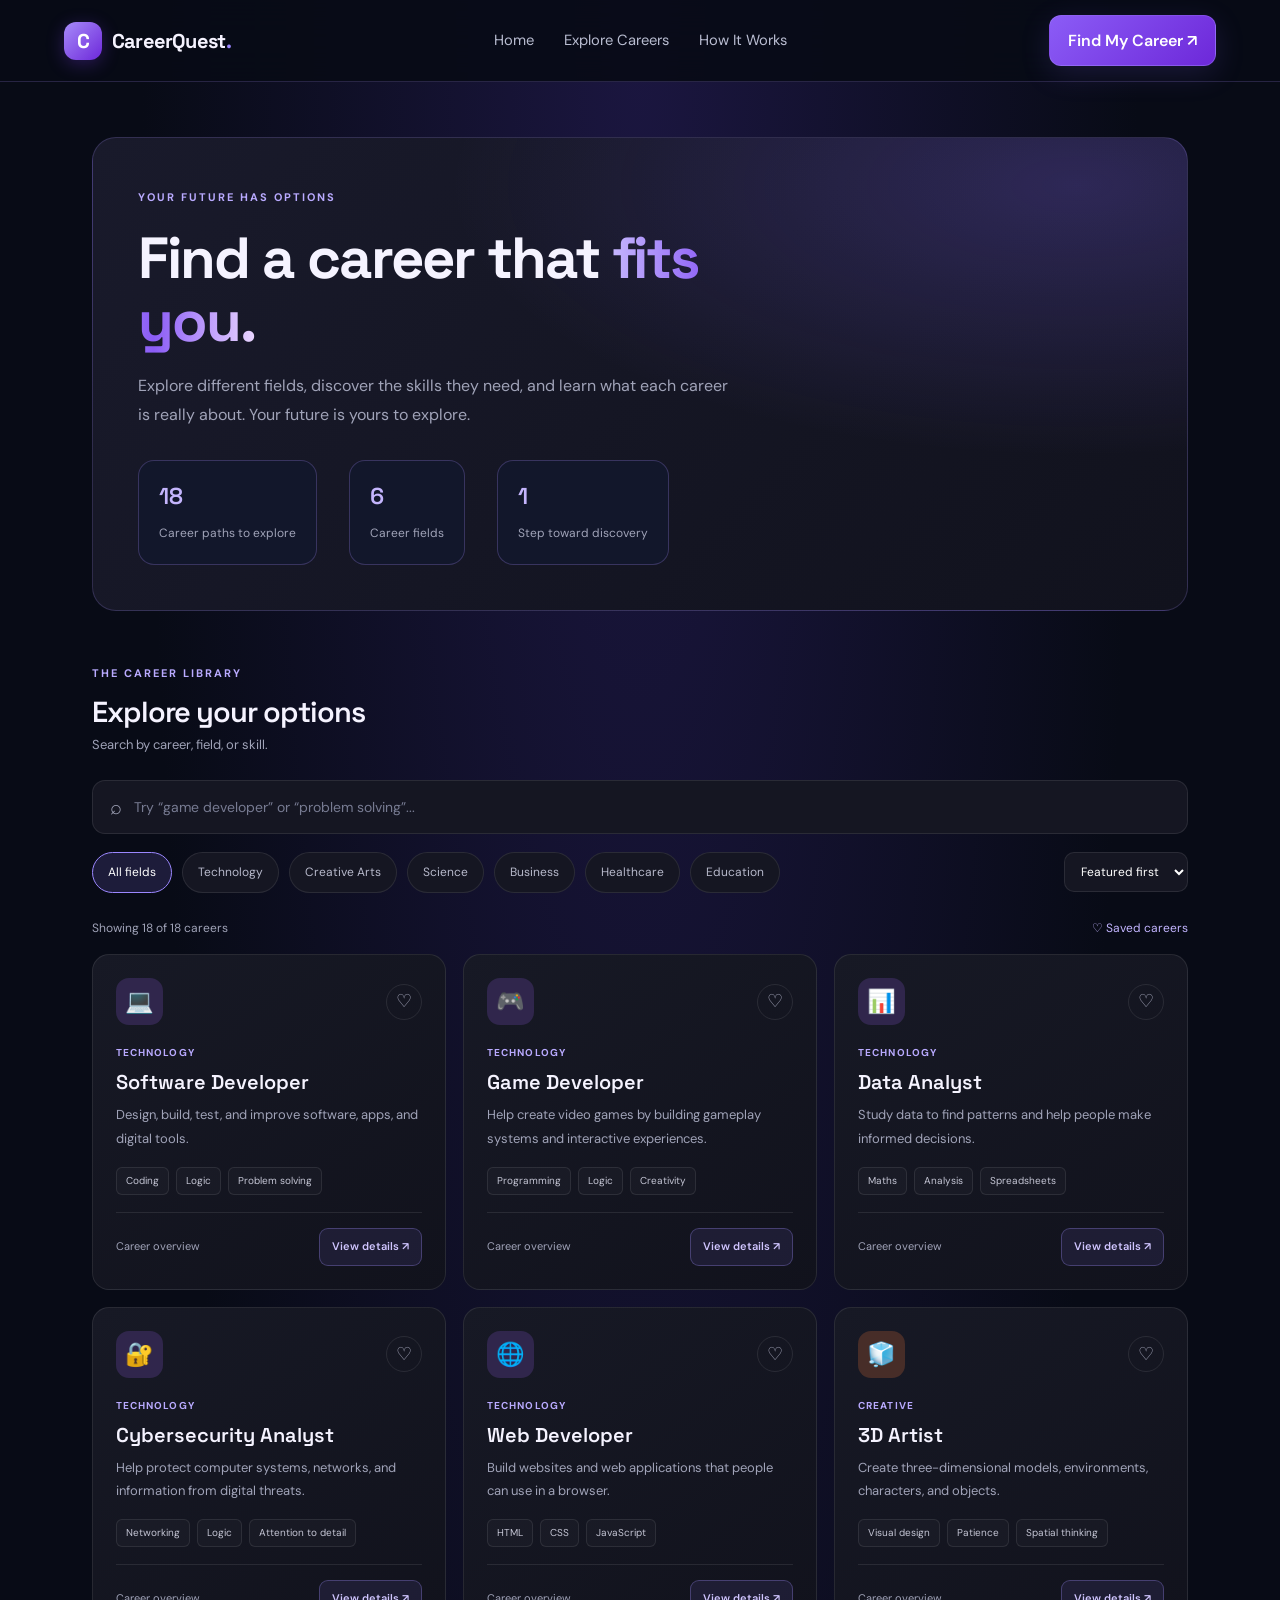
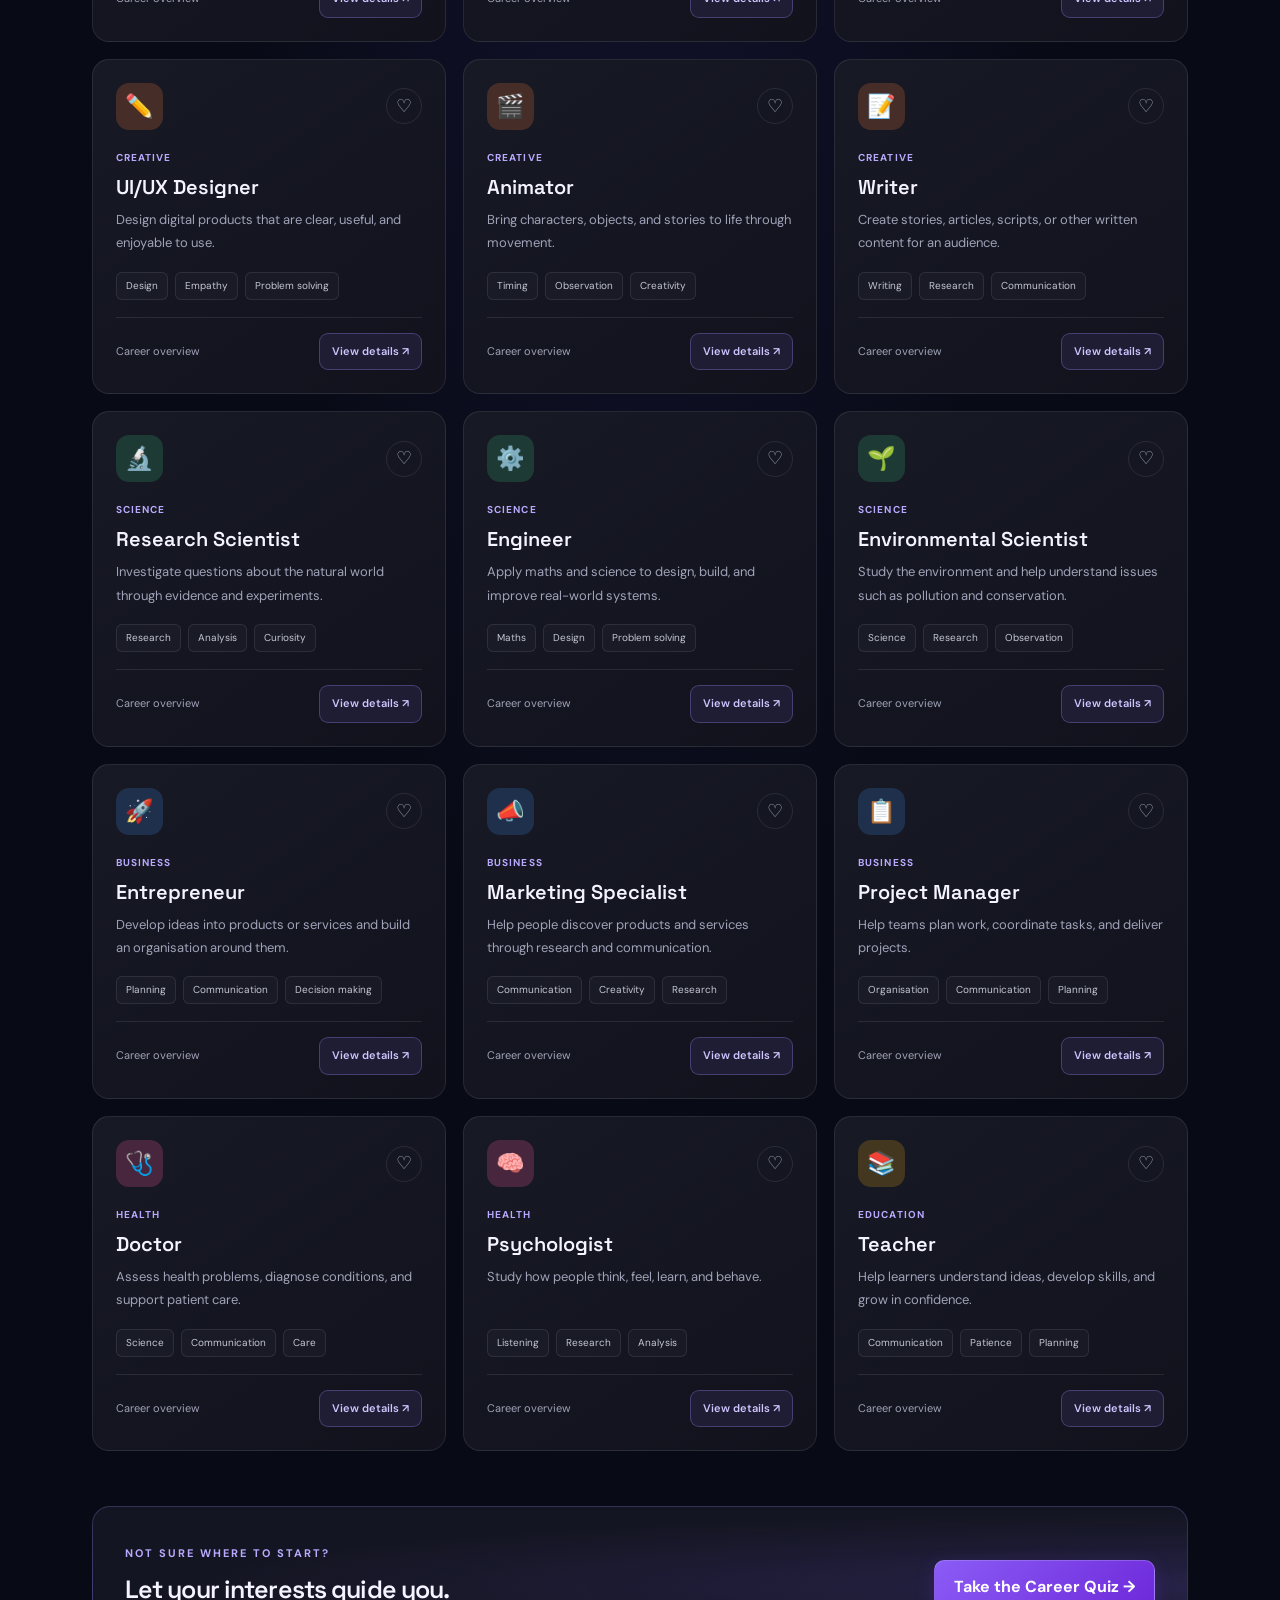
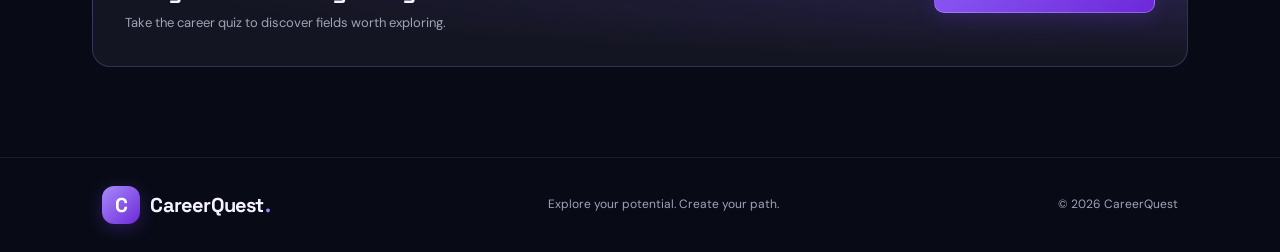
==== careers.html @ a3fd62ef "Add files via upload" ====
<!DOCTYPE html>
<html lang="en">
<head>
  <meta charset="UTF-8">
  <meta name="viewport" content="width=device-width, initial-scale=1.0">
  <meta name="description" content="Explore careers, discover skills, and find your next step with CareerQuest.">
  <title>Explore Careers — CareerQuest</title>
  <link rel="stylesheet" href="style.css">

  <style>
    .directory {
      max-width: 1250px;
      margin: auto;
      padding: 55px 6% 90px;
    }

    .directory-hero {
      position: relative;
      padding: 45px;
      overflow: hidden;
      border: 1px solid rgba(164,145,255,.2);
      border-radius: 24px;
      background:
        radial-gradient(ellipse at 90% 10%, rgba(129,101,255,.24), transparent 45%),
        linear-gradient(135deg, #191a2b, #11121d);
    }

    .directory-hero h1 {
      max-width: 650px;
      margin: 18px 0;
      font: 700 clamp(36px, 5vw, 58px)/1.1 'Space Grotesk', sans-serif;
      letter-spacing: -2px;
    }

    .directory-hero p {
      max-width: 600px;
      color: var(--muted);
      line-height: 1.8;
    }

    .hero-stats {
      display: flex;
      flex-wrap: wrap;
      gap: 32px;
      margin-top: 30px;
    }

    .hero-stats strong {
      display: block;
      font: 600 23px 'Space Grotesk', sans-serif;
    }

    .hero-stats span {
      color: var(--muted);
      font-size: 12px;
    }

    .directory-heading {
      display: flex;
      align-items: end;
      justify-content: space-between;
      gap: 20px;
      margin: 48px 0 24px;
    }

    .directory-heading h2 {
      margin-top: 8px;
      font: 600 29px 'Space Grotesk', sans-serif;
    }

    .directory-heading p {
      margin-top: 5px;
      color: var(--muted);
      font-size: 13px;
    }

    .search-box {
      display: flex;
      align-items: center;
      gap: 12px;
      padding: 0 17px;
      min-height: 54px;
      border: 1px solid var(--border);
      border-radius: 13px;
      background: #151622;
      margin-bottom: 18px;
    }

    .search-box span {
      color: var(--muted);
      font-size: 20px;
    }

    .search-box input {
      width: 100%;
      border: 0;
      outline: 0;
      color: white;
      background: transparent;
      font: inherit;
      font-size: 14px;
    }

    .search-box input::placeholder {
      color: #777b92;
    }

    .filter-bar {
      display: flex;
      align-items: center;
      flex-wrap: wrap;
      gap: 10px;
      margin-bottom: 26px;
    }

    .filter-chip {
      padding: 10px 15px;
      border: 1px solid var(--border);
      border-radius: 30px;
      background: #151622;
      color: #b7b9cb;
      font-size: 12px;
      cursor: pointer;
      transition: .2s;
    }

    .filter-chip:hover,
    .filter-chip.active {
      border-color: #9b87ff;
      background: rgba(139,119,249,.16);
      color: white;
    }

    .sort-control {
      margin-left: auto;
      padding: 10px 12px;
      max-width: 180px;
      border: 1px solid var(--border);
      border-radius: 10px;
      background: #151622;
      color: white;
      font: inherit;
      font-size: 12px;
    }

    .directory-meta {
      display: flex;
      align-items: center;
      justify-content: space-between;
      gap: 12px;
      margin-bottom: 16px;
      color: var(--muted);
      font-size: 12px;
    }

    .saved-filter {
      border: 0;
      color: #c3b5ff;
      background: transparent;
      cursor: pointer;
      font: inherit;
    }

    .career-directory-grid {
      display: grid;
      grid-template-columns: repeat(3, minmax(0, 1fr));
      gap: 17px;
    }

    .directory-card {
      display: flex;
      flex-direction: column;
      min-width: 0;
      padding: 23px;
      border: 1px solid var(--border);
      border-radius: 17px;
      background: linear-gradient(145deg, #171925, #11121c);
      transition: transform .2s, border-color .2s;
    }

    .directory-card:hover {
      transform: translateY(-4px);
      border-color: rgba(164,145,255,.4);
    }

    .card-top {
      display: flex;
      justify-content: space-between;
      align-items: center;
      gap: 10px;
    }

    .career-symbol {
      display: grid;
      place-items: center;
      width: 47px;
      height: 47px;
      border-radius: 13px;
      font-size: 23px;
    }

    .technology-color { background: #30264c; }
    .creative-color { background: #472d28; }
    .science-color { background: #1e3a34; }
    .business-color { background: #1e304b; }
    .health-color { background: #48263d; }
    .education-color { background: #43371f; }

    .favorite-button {
      display: grid;
      place-items: center;
      width: 36px;
      height: 36px;
      border: 1px solid var(--border);
      border-radius: 50%;
      color: #a5a7bb;
      background: transparent;
      font-size: 18px;
      cursor: pointer;
    }

    .favorite-button.saved {
      color: #ff91b3;
      background: rgba(255,112,160,.1);
      border-color: rgba(255,112,160,.35);
    }

    .career-category {
      display: inline-block;
      align-self: flex-start;
      margin-top: 20px;
      color: #b9aaff;
      font-size: 10px;
      font-weight: 700;
      letter-spacing: 1.1px;
      text-transform: uppercase;
    }

    .directory-card h3 {
      margin: 8px 0;
      font: 600 20px 'Space Grotesk', sans-serif;
    }

    .career-description {
      flex: 1;
      color: var(--muted);
      font-size: 13px;
      line-height: 1.8;
    }

    .skill-list {
      display: flex;
      flex-wrap: wrap;
      gap: 7px;
      margin: 17px 0;
    }

    .skill-tag {
      padding: 5px 9px;
      border: 1px solid var(--border);
      border-radius: 6px;
      color: #c5c6d5;
      background: rgba(255,255,255,.025);
      font-size: 10px;
    }

    .card-footer {
      display: flex;
      align-items: center;
      justify-content: space-between;
      gap: 10px;
      padding-top: 15px;
      border-top: 1px solid var(--border);
    }

    .card-footer small {
      color: var(--muted);
      font-size: 11px;
    }

    .details-button {
      padding: 9px 12px;
      border: 1px solid rgba(164,145,255,.3);
      border-radius: 9px;
      color: #d0c5ff;
      background: rgba(139,119,249,.1);
      font-size: 11px;
      font-weight: 600;
      cursor: pointer;
    }

    .details-button:hover {
      background: rgba(139,119,249,.22);
    }

    .empty-state {
      grid-column: 1 / -1;
      padding: 55px 20px;
      border: 1px dashed var(--border);
      border-radius: 16px;
      text-align: center;
    }

    .empty-state h3 {
      margin-bottom: 8px;
    }

    .empty-state p {
      margin-bottom: 20px;
      color: var(--muted);
      font-size: 13px;
    }

    .directory-cta {
      display: flex;
      align-items: center;
      justify-content: space-between;
      gap: 24px;
      margin-top: 55px;
      padding: 32px;
      border: 1px solid rgba(164,145,255,.23);
      border-radius: 18px;
      background: radial-gradient(ellipse at right, rgba(123,93,238,.18), transparent 65%), #141522;
    }

    .directory-cta h2 {
      margin: 8px 0;
      font: 600 25px 'Space Grotesk', sans-serif;
    }

    .directory-cta p {
      color: var(--muted);
      font-size: 13px;
    }

    .modal {
      position: fixed;
      inset: 0;
      z-index: 100;
      display: grid;
      place-items: center;
      padding: 20px;
      background: rgba(0,0,0,.75);
      backdrop-filter: blur(8px);
    }

    .modal-panel {
      width: min(100%, 650px);
      max-height: 85vh;
      overflow-y: auto;
      padding: 30px;
      border: 1px solid rgba(164,145,255,.25);
      border-radius: 20px;
      background: #151622;
      box-shadow: 0 30px 100px #0008;
    }

    .modal-header {
      display: flex;
      justify-content: space-between;
      align-items: start;
      gap: 20px;
    }

    .modal-header h2 {
      margin: 12px 0;
      font: 600 29px 'Space Grotesk', sans-serif;
    }

    .modal-close {
      flex-shrink: 0;
      width: 36px;
      height: 36px;
      border: 1px solid var(--border);
      border-radius: 10px;
      color: white;
      background: #222437;
      cursor: pointer;
    }

    .modal-description {
      color: var(--muted);
      line-height: 1.8;
      font-size: 14px;
      margin: 8px 0 25px;
    }

    .modal-panel h3 {
      margin: 23px 0 9px;
      font: 600 16px 'Space Grotesk', sans-serif;
    }

    .modal-panel ul {
      padding-left: 20px;
      color: #c3c5d5;
      font-size: 13px;
      line-height: 2;
    }

    .modal-actions {
      display: flex;
      flex-wrap: wrap;
      gap: 12px;
      margin-top: 28px;
    }

    .hidden {
      display: none !important;
    }

    @media (max-width: 900px) {
      .career-directory-grid {
        grid-template-columns: repeat(2, minmax(0, 1fr));
      }

      .directory-hero {
        padding: 32px;
      }
    }

    @media (max-width: 580px) {
      .directory {
        padding: 35px 5% 65px;
      }

      .directory-hero {
        padding: 25px;
      }

      .directory-heading {
        align-items: start;
        flex-direction: column;
      }

      .career-directory-grid {
        grid-template-columns: 1fr;
      }

      .sort-control {
        margin-left: 0;
      }

      .directory-cta {
        align-items: start;
        flex-direction: column;
        padding: 24px;
      }

      .modal-panel {
        padding: 22px;
      }
    }
  </style>
</head>

<body>
  <header class="navbar">
    <a href="index.html" class="logo">
      <span class="logo-icon">C</span>
      CareerQuest<span class="dot">.</span>
    </a>

    <button class="menu-toggle" id="menuToggle"
      aria-label="Toggle navigation" aria-expanded="false">☰</button>

    <nav class="nav-links" id="navLinks">
      <a href="index.html">Home</a>
      <a href="careers.html">Explore Careers</a>
      <a href="index.html#how-it-works">How It Works</a>
    </nav>

    <a href="quiz.html" class="nav-button">Find My Career ↗</a>
  </header>

  <main class="directory">
    <section class="directory-hero">
      <span class="eyebrow">YOUR FUTURE HAS OPTIONS</span>
      <h1>Find a career that <span class="gradient-text">fits you.</span></h1>
      <p>
        Explore different fields, discover the skills they need, and learn
        what each career is really about. Your future is yours to explore.
      </p>

      <div class="hero-stats">
        <div>
          <strong id="careerCount">18</strong>
          <span>Career paths to explore</span>
        </div>
        <div>
          <strong>6</strong>
          <span>Career fields</span>
        </div>
        <div>
          <strong>1</strong>
          <span>Step toward discovery</span>
        </div>
      </div>
    </section>

    <section aria-labelledby="directoryTitle">
      <div class="directory-heading">
        <div>
          <span class="eyebrow">THE CAREER LIBRARY</span>
          <h2 id="directoryTitle">Explore your options</h2>
          <p>Search by career, field, or skill.</p>
        </div>
      </div>

      <label class="search-box">
        <span aria-hidden="true">⌕</span>
        <input id="searchInput" type="search"
          placeholder="Try “game developer” or “problem solving”..."
          aria-label="Search careers">
      </label>

      <div class="filter-bar" id="filterBar" aria-label="Filter by career field">
        <button class="filter-chip active" data-filter="All">All fields</button>
        <button class="filter-chip" data-filter="Technology">Technology</button>
        <button class="filter-chip" data-filter="Creative">Creative Arts</button>
        <button class="filter-chip" data-filter="Science">Science</button>
        <button class="filter-chip" data-filter="Business">Business</button>
        <button class="filter-chip" data-filter="Health">Healthcare</button>
        <button class="filter-chip" data-filter="Education">Education</button>

        <select class="sort-control" id="sortSelect" aria-label="Sort careers">
          <option value="featured">Featured first</option>
          <option value="az">Name: A to Z</option>
          <option value="za">Name: Z to A</option>
        </select>
      </div>

      <div class="directory-meta">
        <span id="resultCount" aria-live="polite">Showing careers</span>
        <button class="saved-filter" id="savedFilter" aria-pressed="false">
          ♡ Saved careers
        </button>
      </div>

      <div class="career-directory-grid" id="careerGrid"></div>
    </section>

    <section class="directory-cta">
      <div>
        <span class="eyebrow">NOT SURE WHERE TO START?</span>
        <h2>Let your interests guide you.</h2>
        <p>Take the career quiz to discover fields worth exploring.</p>
      </div>
      <a href="quiz.html" class="primary-button">Take the Career Quiz →</a>
    </section>
  </main>

  <footer class="footer">
    <a href="index.html" class="logo">
      <span class="logo-icon">C</span>
      CareerQuest<span class="dot">.</span>
    </a>
    <p>Explore your potential. Create your path.</p>
    <span>© <span id="year"></span> CareerQuest</span>
  </footer>

  <div class="modal hidden" id="careerModal"
    role="dialog" aria-modal="true" aria-labelledby="modalTitle">
    <section class="modal-panel">
      <div class="modal-header">
        <div>
          <span class="eyebrow" id="modalCategory">CAREER DETAILS</span>
          <h2 id="modalTitle">Career title</h2>
        </div>
        <button class="modal-close" id="modalClose" aria-label="Close details">✕</button>
      </div>

      <p class="modal-description" id="modalDescription"></p>

      <h3>What might you do?</h3>
      <ul id="modalTasks"></ul>

      <h3>Useful skills</h3>
      <ul id="modalSkills"></ul>

      <h3>How can you get started?</h3>
      <p class="modal-description" id="modalStart"></p>

      <div class="modal-actions">
        <button class="primary-button" id="modalSave">♡ Save career</button>
        <button class="back-button" id="modalCloseBottom">Close</button>
      </div>
    </section>
  </div>

  <script>
    const careers = [
      {
        id: "software",
        name: "Software Developer",
        field: "Technology",
        icon: "💻",
        color: "technology-color",
        description: "Design, build, test, and improve software, apps, and digital tools.",
        skills: ["Coding", "Logic", "Problem solving"],
        tasks: ["Write and test code", "Fix technical problems", "Work with a team to build software"],
        start: "Learn a language such as Python or JavaScript, then build a small project."
      },
      {
        id: "game-dev",
        name: "Game Developer",
        field: "Technology",
        icon: "🎮",
        color: "technology-color",
        description: "Help create video games by building gameplay systems and interactive experiences.",
        skills: ["Programming", "Logic", "Creativity"],
        tasks: ["Build game mechanics", "Test and fix bugs", "Work with artists and designers"],
        start: "Try a beginner project using Godot, Unity, Roblox Studio, or Scratch."
      },
      {
        id: "data",
        name: "Data Analyst",
        field: "Technology",
        icon: "📊",
        color: "technology-color",
        description: "Study data to find patterns and help people make informed decisions.",
        skills: ["Maths", "Analysis", "Spreadsheets"],
        tasks: ["Clean and organise data", "Create charts", "Explain useful findings"],
        start: "Practise spreadsheets and basic statistics, then learn SQL or Python."
      },
      {
        id: "cyber",
        name: "Cybersecurity Analyst",
        field: "Technology",
        icon: "🔐",
        color: "technology-color",
        description: "Help protect computer systems, networks, and information from digital threats.",
        skills: ["Networking", "Logic", "Attention to detail"],
        tasks: ["Monitor security alerts", "Investigate risks", "Help improve system protection"],
        start: "Learn computer networking and security basics in legal practice labs."
      },
      {
        id: "web",
        name: "Web Developer",
        field: "Technology",
        icon: "🌐",
        color: "technology-color",
        description: "Build websites and web applications that people can use in a browser.",
        skills: ["HTML", "CSS", "JavaScript"],
        tasks: ["Build page layouts", "Add interactive features", "Test sites on different devices"],
        start: "Create a few websites with HTML, CSS, and JavaScript."
      },
      {
        id: "3d",
        name: "3D Artist",
        field: "Creative",
        icon: "🧊",
        color: "creative-color",
        description: "Create three-dimensional models, environments, characters, and objects.",
        skills: ["Visual design", "Patience", "Spatial thinking"],
        tasks: ["Model 3D objects", "Add materials and textures", "Prepare assets for games or films"],
        start: "Try Blender and create a simple 3D object for a portfolio."
      },
      {
        id: "designer",
        name: "UI/UX Designer",
        field: "Creative",
        icon: "✏️",
        color: "creative-color",
        description: "Design digital products that are clear, useful, and enjoyable to use.",
        skills: ["Design", "Empathy", "Problem solving"],
        tasks: ["Understand user needs", "Create page layouts", "Test and improve designs"],
        start: "Learn basic design principles and create a mock-up in a design tool."
      },
      {
        id: "animator",
        name: "Animator",
        field: "Creative",
        icon: "🎬",
        color: "creative-color",
        description: "Bring characters, objects, and stories to life through movement.",
        skills: ["Timing", "Observation", "Creativity"],
        tasks: ["Plan movement", "Create animation sequences", "Review and polish scenes"],
        start: "Practise simple animations before moving on to more complex projects."
      },
      {
        id: "writer",
        name: "Writer",
        field: "Creative",
        icon: "📝",
        color: "creative-color",
        description: "Create stories, articles, scripts, or other written content for an audience.",
        skills: ["Writing", "Research", "Communication"],
        tasks: ["Develop ideas", "Write and edit drafts", "Research topics"],
        start: "Write short stories or articles and build a collection of your work."
      },
      {
        id: "scientist",
        name: "Research Scientist",
        field: "Science",
        icon: "🔬",
        color: "science-color",
        description: "Investigate questions about the natural world through evidence and experiments.",
        skills: ["Research", "Analysis", "Curiosity"],
        tasks: ["Plan investigations", "Analyse evidence", "Share findings"],
        start: "Explore science subjects and learn how experiments and evidence work."
      },
      {
        id: "engineer",
        name: "Engineer",
        field: "Science",
        icon: "⚙️",
        color: "science-color",
        description: "Apply maths and science to design, build, and improve real-world systems.",
        skills: ["Maths", "Design", "Problem solving"],
        tasks: ["Develop designs", "Test solutions", "Improve systems and products"],
        start: "Explore different engineering branches and strengthen maths and science."
      },
      {
        id: "environment",
        name: "Environmental Scientist",
        field: "Science",
        icon: "🌱",
        color: "science-color",
        description: "Study the environment and help understand issues such as pollution and conservation.",
        skills: ["Science", "Research", "Observation"],
        tasks: ["Collect environmental data", "Study ecosystems", "Assess environmental issues"],
        start: "Learn about ecology, climate, and environmental research."
      },
      {
        id: "entrepreneur",
        name: "Entrepreneur",
        field: "Business",
        icon: "🚀",
        color: "business-color",
        description: "Develop ideas into products or services and build an organisation around them.",
        skills: ["Planning", "Communication", "Decision making"],
        tasks: ["Research customer needs", "Plan products or services", "Manage resources and risks"],
        start: "Identify a small problem and test a simple solution with real users."
      },
      {
        id: "marketing",
        name: "Marketing Specialist",
        field: "Business",
        icon: "📣",
        color: "business-color",
        description: "Help people discover products and services through research and communication.",
        skills: ["Communication", "Creativity", "Research"],
        tasks: ["Understand audiences", "Plan campaigns", "Measure campaign results"],
        start: "Learn the basics of audiences, messaging, and digital marketing."
      },
      {
        id: "manager",
        name: "Project Manager",
        field: "Business",
        icon: "📋",
        color: "business-color",
        description: "Help teams plan work, coordinate tasks, and deliver projects.",
        skills: ["Organisation", "Communication", "Planning"],
        tasks: ["Set project goals", "Track tasks and deadlines", "Help teams resolve blockers"],
        start: "Practise planning a small project with tasks, deadlines, and clear goals."
      },
      {
        id: "doctor",
        name: "Doctor",
        field: "Health",
        icon: "🩺",
        color: "health-color",
        description: "Assess health problems, diagnose conditions, and support patient care.",
        skills: ["Science", "Communication", "Care"],
        tasks: ["Examine patients", "Make clinical decisions", "Work with healthcare teams"],
        start: "Explore biology and chemistry and research the medical education path in your country."
      },
      {
        id: "psychologist",
        name: "Psychologist",
        field: "Health",
        icon: "🧠",
        color: "health-color",
        description: "Study how people think, feel, learn, and behave.",
        skills: ["Listening", "Research", "Analysis"],
        tasks: ["Study behaviour", "Use appropriate assessments", "Support research or psychological services"],
        start: "Learn psychology basics and research the education and licensing needed for your chosen role."
      },
      {
        id: "teacher",
        name: "Teacher",
        field: "Education",
        icon: "📚",
        color: "education-color",
        description: "Help learners understand ideas, develop skills, and grow in confidence.",
        skills: ["Communication", "Patience", "Planning"],
        tasks: ["Prepare lessons", "Explain concepts", "Give feedback on learning"],
        start: "Explore subjects you enjoy and research teacher training requirements."
      }
    ];

    const grid = document.getElementById("careerGrid");
    const searchInput = document.getElementById("searchInput");
    const filterBar = document.getElementById("filterBar");
    const sortSelect = document.getElementById("sortSelect");
    const resultCount = document.getElementById("resultCount");
    const savedFilter = document.getElementById("savedFilter");
    const modal = document.getElementById("careerModal");

    const params = new URLSearchParams(window.location.search);
const requestedField = params.get("field");

let activeField =
  requestedField === "Technology" ||
  requestedField === "Creative" ||
  requestedField === "Science" ||
  requestedField === "Business"
    ? requestedField
    : "All";
    let showSavedOnly = false;
    let activeCareerId = null;
    let lastFocusedElement = null;

    // Store favourites in this browser.
    const STORAGE_KEY = "careerquest-saved-careers";

    function loadSaved() {
      try {
        const stored = JSON.parse(localStorage.getItem(STORAGE_KEY) || "[]");
        return new Set(Array.isArray(stored) ? stored : []);
      } catch {
        return new Set();
      }
    }

    let savedCareers = loadSaved();

    function saveFavorites() {
      try {
        localStorage.setItem(STORAGE_KEY, JSON.stringify([...savedCareers]));
      } catch {
        // The directory still works if browser storage is unavailable.
      }
    }

    function safeText(tag, className, value) {
      const element = document.createElement(tag);
      element.className = className;
      element.textContent = value;
      return element;
    }

    function renderCareers() {
      const term = searchInput.value.trim().toLowerCase();

      let filtered = careers.filter(career => {
        const searchable = [
          career.name,
          career.field,
          career.description,
          ...career.skills
        ].join(" ").toLowerCase();

        return (activeField === "All" || career.field === activeField)
          && searchable.includes(term)
          && (!showSavedOnly || savedCareers.has(career.id));
      });

      if (sortSelect.value === "az") {
        filtered.sort((a, b) => a.name.localeCompare(b.name));
      } else if (sortSelect.value === "za") {
        filtered.sort((a, b) => b.name.localeCompare(a.name));
      }

      resultCount.textContent =
        `Showing ${filtered.length} of ${careers.length} careers`;

      grid.replaceChildren();

      if (filtered.length === 0) {
        const empty = document.createElement("div");
        empty.className = "empty-state";
        empty.append(
          safeText("h3", "", "No careers found"),
          safeText("p", "", "Try another search or change your filters.")
        );

        const reset = safeText("button", "primary-button", "Clear filters");
        reset.type = "button";
        reset.addEventListener("click", () => {
          searchInput.value = "";
          activeField = "All";
          showSavedOnly = false;
          savedFilter.classList.remove("active");
          savedFilter.setAttribute("aria-pressed", "false");

          filterBar.querySelectorAll("[data-filter]").forEach(button => {
            button.classList.toggle("active", button.dataset.filter === "All");
          });

          renderCareers();
        });

        empty.appendChild(reset);
        grid.appendChild(empty);
        return;
      }

      filtered.forEach(career => {
        const card = document.createElement("article");
        card.className = "directory-card";

        const top = document.createElement("div");
        top.className = "card-top";

        const icon = safeText("span", `career-symbol ${career.color}`, career.icon);
        icon.setAttribute("aria-hidden", "true");

        const favorite = safeText(
          "button",
          `favorite-button ${savedCareers.has(career.id) ? "saved" : ""}`,
          savedCareers.has(career.id) ? "♥" : "♡"
        );

        favorite.type = "button";
        favorite.setAttribute(
          "aria-label",
          `${savedCareers.has(career.id) ? "Remove" : "Save"} ${career.name}`
        );
        favorite.setAttribute("aria-pressed", String(savedCareers.has(career.id)));

        favorite.addEventListener("click", () => toggleFavorite(career.id));

        top.append(icon, favorite);

        const category = safeText("span", "career-category", career.field);
        const name = safeText("h3", "", career.name);
        const description = safeText("p", "career-description", career.description);

        const skills = document.createElement("div");
        skills.className = "skill-list";

        career.skills.forEach(skill => {
          skills.appendChild(safeText("span", "skill-tag", skill));
        });

        const footer = document.createElement("div");
        footer.className = "card-footer";

        footer.appendChild(safeText("small", "", "Career overview"));

        const details = safeText("button", "details-button", "View details ↗");
        details.type = "button";
        details.addEventListener("click", () => openCareer(career.id));

        footer.appendChild(details);

        card.append(top, category, name, description, skills, footer);
        grid.appendChild(card);
      });
    }

    function toggleFavorite(id) {
      if (savedCareers.has(id)) {
        savedCareers.delete(id);
      } else {
        savedCareers.add(id);
      }

      saveFavorites();
      renderCareers();

      if (activeCareerId === id) {
        updateModalSaveButton();
      }
    }

    function openCareer(id) {
      const career = careers.find(item => item.id === id);
      if (!career) return;

      activeCareerId = id;
      lastFocusedElement = document.activeElement;

      document.getElementById("modalCategory").textContent =
        `${career.field.toUpperCase()} CAREER`;

      document.getElementById("modalTitle").textContent = career.name;
      document.getElementById("modalDescription").textContent = career.description;
      document.getElementById("modalStart").textContent = career.start;

      const tasks = document.getElementById("modalTasks");
      const skills = document.getElementById("modalSkills");

      tasks.replaceChildren();
      skills.replaceChildren();

      career.tasks.forEach(task => {
        tasks.appendChild(safeText("li", "", task));
      });

      career.skills.forEach(skill => {
        skills.appendChild(safeText("li", "", skill));
      });

      updateModalSaveButton();

      modal.classList.remove("hidden");
      document.body.style.overflow = "hidden";
      document.getElementById("modalClose").focus();
    }

    function updateModalSaveButton() {
      const button = document.getElementById("modalSave");
      const isSaved = savedCareers.has(activeCareerId);

      button.textContent = isSaved ? "♥ Saved career" : "♡ Save career";
      button.setAttribute("aria-pressed", String(isSaved));
    }

    function closeModal() {
      modal.classList.add("hidden");
      document.body.style.overflow = "";

      if (lastFocusedElement) {
        lastFocusedElement.focus();
      }
    }

    searchInput.addEventListener("input", renderCareers);
    sortSelect.addEventListener("change", renderCareers);

    filterBar.querySelectorAll("[data-filter]").forEach(button => {
      button.addEventListener("click", () => {
        activeField = button.dataset.filter;

        filterBar.querySelectorAll("[data-filter]").forEach(item => {
          item.classList.toggle("active", item === button);
        });

        renderCareers();
      });
    });

    savedFilter.addEventListener("click", () => {
      showSavedOnly = !showSavedOnly;
      savedFilter.classList.toggle("active", showSavedOnly);
      savedFilter.setAttribute("aria-pressed", String(showSavedOnly));
      renderCareers();
    });

    document.getElementById("modalSave").addEventListener("click", () => {
      if (activeCareerId) toggleFavorite(activeCareerId);
    });

    document.getElementById("modalClose").addEventListener("click", closeModal);
    document.getElementById("modalCloseBottom").addEventListener("click", closeModal);

    modal.addEventListener("click", event => {
      if (event.target === modal) closeModal();
    });

    document.addEventListener("keydown", event => {
      if (event.key === "Escape" && !modal.classList.contains("hidden")) {
        closeModal();
      }
    });

    document.getElementById("year").textContent = new Date().getFullYear();
    document.getElementById("careerCount").textContent = careers.length;

    // Mobile navigation
    const menuToggle = document.getElementById("menuToggle");
    const navLinks = document.getElementById("navLinks");

    menuToggle.addEventListener("click", () => {
      const open = navLinks.classList.toggle("open");
      menuToggle.textContent = open ? "✕" : "☰";
      menuToggle.setAttribute("aria-expanded", String(open));
    });

    navLinks.querySelectorAll("a").forEach(link => {
      link.addEventListener("click", () => {
        navLinks.classList.remove("open");
        menuToggle.textContent = "☰";
        menuToggle.setAttribute("aria-expanded", "false");
      });
    });

    renderCareers();
  </script>
</body>
</html>
---- style.css ----
@import url('https://fonts.googleapis.com/css2?family=DM+Sans:wght@400;500;600;700&family=Space+Grotesk:wght@400;500;600;700&display=swap');

:root {
  --bg: #0b0c14;
  --surface: #121420;
  --surface-light: #191b2b;
  --text: #f5f5fb;
  --muted: #a0a3b8;
  --purple: #9b87ff;
  --border: rgba(255,255,255,.09);
}

* {
  box-sizing: border-box;
  margin: 0;
  padding: 0;
}

html {
  scroll-behavior: smooth;
  scroll-padding-top: 90px;
}

body {
  background: var(--bg);
  color: var(--text);
  font-family: 'DM Sans', sans-serif;
  line-height: 1.6;
}

button, a {
  font: inherit;
}

a {
  color: inherit;
  text-decoration: none;
}

button {
  cursor: pointer;
}

.navbar {
  height: 82px;
  padding: 0 8%;
  display: flex;
  align-items: center;
  justify-content: space-between;
  gap: 24px;
  border-bottom: 1px solid var(--border);
  background: rgba(11,12,20,.9);
  position: sticky;
  top: 0;
  z-index: 10;
  backdrop-filter: blur(18px);
}

.logo {
  display: flex;
  align-items: center;
  gap: 9px;
  font: 700 21px 'Space Grotesk', sans-serif;
  white-space: nowrap;
}

.logo-icon {
  display: grid;
  place-items: center;
  width: 34px;
  height: 34px;
  border-radius: 11px;
  background: linear-gradient(135deg, #a995ff, #6952d9);
  color: white;
}

.dot {
  color: var(--purple);
  margin-left: -9px;
}

.nav-links {
  display: flex;
  align-items: center;
  gap: 32px;
}

.nav-links a {
  color: var(--muted);
  font-size: 14px;
  transition: color .2s;
}

.nav-links a:hover {
  color: white;
}

.nav-button, .primary-button {
  border: 0;
  border-radius: 10px;
  padding: 13px 19px;
  color: white;
  font-weight: 700;
  background: linear-gradient(110deg, #8d78f9, #7155dc);
  box-shadow: 0 8px 30px rgba(128,101,244,.16);
  transition: transform .2s, box-shadow .2s;
}

.nav-button:hover, .primary-button:hover {
  transform: translateY(-2px);
  box-shadow: 0 12px 35px rgba(128,101,244,.3);
}

.menu-toggle {
  display: none;
  background: none;
  color: white;
  border: 0;
  font-size: 25px;
}

.hero {
  min-height: 640px;
  padding: 90px 8% 100px;
  display: grid;
  grid-template-columns: 1.05fr .95fr;
  align-items: center;
  gap: 60px;
  overflow: hidden;
  background:
    radial-gradient(ellipse at 80% 40%, rgba(115,84,230,.13), transparent 45%),
    radial-gradient(ellipse at 10% 10%, rgba(59,91,180,.08), transparent 45%);
}

.eyebrow {
  display: inline-flex;
  align-items: center;
  gap: 9px;
  color: #b9aaff;
  font-size: 11px;
  font-weight: 700;
  letter-spacing: 2px;
}

.status-dot {
  width: 7px;
  height: 7px;
  border-radius: 50%;
  background: #76e3b1;
  box-shadow: 0 0 12px #76e3b1;
}

.hero h1, .section-heading h2, .how-section > h2 {
  font: 700 clamp(43px, 5.4vw, 72px)/1.08 'Space Grotesk', sans-serif;
  letter-spacing: -2.5px;
  margin: 24px 0;
}

.gradient-text {
  color: #ac99ff;
  background: linear-gradient(100deg, #c4b5fd, #8b7aff 60%, #71c9ed);
  -webkit-background-clip: text;
  background-clip: text;
  -webkit-text-fill-color: transparent;
}

.hero-description {
  max-width: 490px;
  color: var(--muted);
  font-size: 16px;
  line-height: 1.9;
}

.hero-actions {
  display: flex;
  flex-wrap: wrap;
  gap: 14px;
  margin-top: 30px;
}

.primary-button {
  display: inline-flex;
  align-items: center;
  justify-content: center;
  gap: 18px;
}

.secondary-button {
  border: 1px solid var(--border);
  border-radius: 10px;
  padding: 12px 18px;
  color: #e2e1ed;
  transition: background .2s;
}

.secondary-button:hover {
  background: var(--surface-light);
}

.hero-note {
  margin-top: 24px;
  color: var(--muted);
  font-size: 12px;
}

.check-icon {
  color: #76e3b1;
  margin-right: 7px;
}

.hero-visual {
  min-height: 450px;
  position: relative;
  display: grid;
  place-items: center;
}

.orbit {
  position: absolute;
  border: 1px solid rgba(164,145,255,.12);
  border-radius: 50%;
  width: 430px;
  height: 430px;
}

.orbit-two {
  width: 340px;
  height: 340px;
  border-style: dashed;
}

.career-panel {
  position: relative;
  z-index: 1;
  width: min(100%, 350px);
  padding: 24px;
  border: 1px solid rgba(186,171,255,.2);
  border-radius: 22px;
  background: linear-gradient(145deg, rgba(29,30,51,.97), rgba(16,17,29,.98));
  box-shadow: 0 30px 100px rgba(0,0,0,.35), 0 0 65px rgba(130,103,255,.1);
}

.panel-top {
  display: flex;
  justify-content: space-between;
  color: var(--muted);
  font-size: 10px;
  letter-spacing: 1.4px;
}

.panel-sparkle {
  color: #b5a2ff;
  font-size: 20px;
}

.profile-circle {
  width: 70px;
  height: 70px;
  margin: 22px auto 12px;
  border-radius: 24px;
  display: grid;
  place-items: center;
  font-size: 38px;
  color: white;
  background: linear-gradient(135deg, #9d83ff, #4b3a9c);
  box-shadow: 0 10px 40px rgba(128,101,244,.25);
}

.career-panel h2 {
  font: 600 21px 'Space Grotesk', sans-serif;
  text-align: center;
}

.career-panel > p {
  color: var(--muted);
  font-size: 12px;
  text-align: center;
  margin: 5px 0 22px;
}

.mini-career {
  display: flex;
  align-items: center;
  gap: 12px;
  margin-top: 10px;
  padding: 12px;
  border: 1px solid var(--border);
  border-radius: 12px;
  background: rgba(255,255,255,.025);
}

.mini-icon {
  display: grid;
  place-items: center;
  width: 38px;
  height: 38px;
  flex-shrink: 0;
  border-radius: 11px;
  font-size: 20px;
}

.purple { color: #c4b5fd; background: #30264c; }
.orange { color: #ffbb89; background: #472d28; }
.green { color: #87e4bb; background: #1e3a34; }

.mini-career strong, .mini-career small {
  display: block;
}

.mini-career strong {
  font-size: 12px;
}

.mini-career small {
  color: var(--muted);
  font-size: 10px;
  margin-top: 2px;
}

.mini-arrow {
  margin-left: auto;
  color: var(--muted);
}

.floating-icon {
  position: absolute;
  z-index: 2;
  display: grid;
  place-items: center;
  width: 52px;
  height: 52px;
  border-radius: 16px;
  border: 1px solid var(--border);
  background: #1b1b2e;
  font-size: 24px;
  box-shadow: 0 10px 35px rgba(0,0,0,.3);
}

.icon-code { top: 8%; left: 3%; color: #c5b7ff; }
.icon-art { top: 20%; right: 0; color: #ffb28b; }
.icon-science { bottom: 8%; right: 8%; color: #83e8c0; }

.career-section, .how-section {
  padding: 100px 8%;
}

.career-section {
  border-top: 1px solid var(--border);
  background: #0e0f18;
}

.section-heading {
  display: flex;
  align-items: end;
  justify-content: space-between;
  gap: 24px;
  margin-bottom: 38px;
}

.section-heading h2, .how-section > h2 {
  font-size: clamp(32px, 4vw, 46px);
  letter-spacing: -1.5px;
  margin: 14px 0;
}

.section-heading p, .bottom-cta p {
  color: var(--muted);
  font-size: 14px;
}

.text-link {
  color: #c0b2ff;
  font-size: 13px;
  white-space: nowrap;
  margin-bottom: 8px;
}

.career-grid {
  display: grid;
  grid-template-columns: repeat(4, minmax(0, 1fr));
  gap: 18px;
}

.career-card {
  padding: 25px 22px;
  border: 1px solid var(--border);
  border-radius: 16px;
  background: linear-gradient(145deg, #171925, #11121c);
  transition: transform .25s, border-color .25s, background .25s;
}

.career-card:hover {
  transform: translateY(-6px);
  border-color: rgba(167,145,255,.45);
  background: #1a1b2b;
}

.card-icon {
  display: grid;
  place-items: center;
  width: 48px;
  height: 48px;
  border-radius: 14px;
  font-size: 25px;
  margin-bottom: 26px;
}

.purple-bg { color: #c4b5fd; background: #30264c; }
.orange-bg { color: #ffbb89; background: #472d28; }
.green-bg { color: #87e4bb; background: #1e3a34; }
.blue-bg { color: #8bc7ff; background: #1e304b; }

.card-number {
  color: #898ca4;
  font-size: 10px;
  letter-spacing: 1.3px;
}

.career-card h3 {
  font: 600 20px 'Space Grotesk', sans-serif;
  margin: 9px 0;
}

.career-card p {
  min-height: 85px;
  color: var(--muted);
  font-size: 13px;
  line-height: 1.8;
}

.career-link {
  display: flex;
  align-items: center;
  justify-content: space-between;
  padding-top: 17px;
  margin-top: 12px;
  border-top: 1px solid var(--border);
  color: #c0b2ff;
  font-size: 12px;
  font-weight: 600;
}

.how-section > .eyebrow {
  display: flex;
  justify-content: center;
}

.how-section > h2 {
  text-align: center;
  margin-bottom: 48px;
}

.steps-grid {
  display: grid;
  grid-template-columns: repeat(3, 1fr);
  gap: 22px;
}

.step {
  padding: 25px;
  border-left: 1px solid rgba(165,145,255,.35);
}

.step-number {
  color: #9d89ff;
  font: 600 14px 'Space Grotesk', sans-serif;
}

.step h3 {
  font: 600 20px 'Space Grotesk', sans-serif;
  margin: 18px 0 9px;
}

.step p {
  color: var(--muted);
  font-size: 13px;
  line-height: 1.8;
}

.bottom-cta {
  display: flex;
  align-items: center;
  justify-content: space-between;
  gap: 24px;
  margin-top: 90px;
  padding: 38px;
  border: 1px solid rgba(164,145,255,.23);
  border-radius: 20px;
  background: radial-gradient(ellipse at right, rgba(123,93,238,.18), transparent 65%), #141522;
}

.bottom-cta h2 {
  font: 600 30px 'Space Grotesk', sans-serif;
  margin: 9px 0;
}

.bottom-cta p {
  max-width: 480px;
}

.footer {
  display: flex;
  align-items: center;
  justify-content: space-between;
  flex-wrap: wrap;
  gap: 20px;
  padding: 28px 8%;
  border-top: 1px solid var(--border);
}

.footer p, .footer > span {
  color: var(--muted);
  font-size: 12px;
}

.toast {
  position: fixed;
  bottom: 24px;
  left: 50%;
  z-index: 30;
  width: max-content;
  max-width: calc(100% - 32px);
  padding: 14px 20px;
  border: 1px solid rgba(164,145,255,.3);
  border-radius: 12px;
  background: #202137;
  color: white;
  font-size: 14px;
  box-shadow: 0 10px 40px rgba(0,0,0,.35);
  opacity: 0;
  pointer-events: none;
  transform: translate(-50%, 15px);
  transition: .25s;
}

.toast.show {
  opacity: 1;
  transform: translate(-50%, 0);
}

@media (max-width: 1050px) {
  .hero {
    gap: 25px;
    padding-left: 6%;
    padding-right: 6%;
  }

  .navbar {
    padding: 0 5%;
  }

  .career-grid {
    grid-template-columns: repeat(2, minmax(0, 1fr));
  }

  .career-section, .how-section {
    padding-left: 6%;
    padding-right: 6%;
  }
}

@media (max-width: 760px) {
  .navbar {
    height: 72px;
  }

  .menu-toggle {
    display: block;
    margin-left: auto;
  }

  .nav-links {
    display: none;
    position: absolute;
    top: 71px;
    left: 0;
    right: 0;
    padding: 20px 6%;
    background: #12131f;
    border-bottom: 1px solid var(--border);
    flex-direction: column;
    align-items: stretch;
    gap: 20px;
  }

  .nav-links.open {
    display: flex;
  }

  .nav-button {
    padding: 10px 12px;
    font-size: 12px;
  }

  .hero {
    grid-template-columns: 1fr;
    padding-top: 65px;
    text-align: center;
    gap: 30px;
  }

  .hero-description {
    margin: 0 auto;
  }

  .hero-actions {
    justify-content: center;
  }

  .hero-visual {
    min-height: 420px;
  }

  .section-heading {
    align-items: start;
    flex-direction: column;
  }

  .career-grid {
    gap: 12px;
  }

  .career-card {
    padding: 18px;
  }

  .career-card p {
    min-height: 110px;
  }

  .steps-grid {
    grid-template-columns: 1fr;
    gap: 24px;
  }

  .bottom-cta {
    align-items: start;
    flex-direction: column;
    margin-top: 60px;
    padding: 26px;
  }

  .footer {
    flex-direction: column;
    text-align: center;
  }
}

@media (max-width: 420px) {
  .logo {
    font-size: 17px;
  }

  .nav-button {
    display: none;
  }

  .hero h1 {
    font-size: 43px;
  }

  .career-grid {
    grid-template-columns: 1fr;
  }

  .career-card p {
    min-height: auto;
  }

  .orbit {
    width: 320px;
    height: 320px;
  }

  .orbit-two {
    width: 260px;
    height: 260px;
  }
}

/* =====================================
   CAREERQUEST — PREMIUM DARK UPGRADE
   ===================================== */

:root {
  --premium-bg: #080b16;
  --premium-surface: #101528;
  --premium-card: #11182b;
  --premium-border: rgba(167, 139, 250, 0.18);
  --premium-purple: #a78bfa;
  --premium-violet: #7c3aed;
  --premium-text: #f5f3ff;
  --premium-muted: #a1a8bd;
}

/* Smoother page */
html {
  scroll-behavior: smooth;
  scroll-padding-top: 100px;
}

body {
  background-color: var(--premium-bg);
  color: var(--premium-text);
  -webkit-font-smoothing: antialiased;
}

/* Better text selection */
::selection {
  background: rgba(167, 139, 250, 0.35);
  color: white;
}

/* Navigation */
.navbar {
  backdrop-filter: blur(18px);
  -webkit-backdrop-filter: blur(18px);
  background: rgba(8, 11, 22, 0.88);
  border-bottom: 1px solid rgba(255, 255, 255, 0.07);
}

/* Buttons */
.primary-button,
button.primary-button {
  transition:
    transform 180ms ease,
    box-shadow 180ms ease,
    background 180ms ease;
}

.primary-button:hover,
button.primary-button:hover {
  transform: translateY(-2px);
  box-shadow: 0 8px 28px rgba(124, 58, 237, 0.28);
}

/* Career cards */
.career-card {
  position: relative;
  overflow: hidden;
  background: linear-gradient(
    145deg,
    rgba(20, 27, 48, 0.96),
    rgba(12, 16, 31, 0.98)
  );
  border: 1px solid var(--premium-border);
  border-radius: 20px;
  transition:
    transform 220ms ease,
    border-color 220ms ease,
    box-shadow 220ms ease;
}

/* Subtle purple light inside each card */
.career-card::before {
  content: "";
  position: absolute;
  top: -70px;
  right: -70px;
  width: 150px;
  height: 150px;
  border-radius: 50%;
  background: rgba(124, 58, 237, 0.09);
  filter: blur(35px);
  pointer-events: none;
  transition: background 220ms ease;
}

.career-card:hover {
  transform: translateY(-6px);
  border-color: rgba(167, 139, 250, 0.55);
  box-shadow: 0 18px 45px rgba(0, 0, 0, 0.24);
}

.career-card:hover::before {
  background: rgba(124, 58, 237, 0.2);
}

/* Career card icons */
.card-icon {
  transition: transform 220ms ease;
}

.career-card:hover .card-icon {
  transform: scale(1.08) rotate(-4deg);
}

/* Career links */
.career-link {
  display: inline-flex;
  align-items: center;
  gap: 8px;
  color: var(--premium-purple);
  text-decoration: none;
  transition: color 180ms ease, gap 180ms ease;
}

.career-link:hover {
  color: #ddd6fe;
  gap: 13px;
}

/* Section headings */
section h2 {
  letter-spacing: -0.035em;
}

/* Footer */
.footer {
  border-top: 1px solid rgba(255, 255, 255, 0.07);
}

/* Keyboard accessibility */
a:focus-visible,
button:focus-visible {
  outline: 2px solid var(--premium-purple);
  outline-offset: 4px;
}

/* Respect reduced-motion preferences */
@media (prefers-reduced-motion: reduce) {
  *,
  *::before,
  *::after {
    scroll-behavior: auto !important;
    animation-duration: 0.01ms !important;
    transition-duration: 0.01ms !important;
  }
}

/* Smaller screens */
@media (max-width: 600px) {
  .career-card {
    border-radius: 16px;
  }

  .career-card:hover {
    transform: translateY(-2px);
  }
}

/* CareerQuest Premium Dark Upgrade */
body {
  background: radial-gradient(ellipse at 50% 0%, #1b1640 0%, #080b16 55%);
  color: #f5f3ff;
}

.navbar {
  background: rgba(8, 11, 22, 0.92);
  backdrop-filter: blur(18px);
  border-bottom: 1px solid rgba(167, 139, 250, 0.2);
}

.career-card {
  background: linear-gradient(145deg, #191b35, #101323);
  border: 1px solid rgba(167, 139, 250, 0.25);
  border-radius: 20px;
  box-shadow: 0 8px 25px rgba(0, 0, 0, 0.2);
  transition: transform 0.25s ease, border-color 0.25s ease,
              box-shadow 0.25s ease;
}

.career-card:hover {
  transform: translateY(-6px);
  border-color: #a78bfa;
  box-shadow: 0 16px 35px rgba(124, 58, 237, 0.2);
}

.primary-button {
  background: linear-gradient(135deg, #8b5cf6, #6d28d9);
  border: 1px solid rgba(196, 181, 253, 0.35);
  box-shadow: 0 5px 20px rgba(124, 58, 237, 0.2);
  transition: transform 0.2s ease, box-shadow 0.2s ease;
}

.primary-button:hover {
  transform: translateY(-2px);
  box-shadow: 0 8px 28px rgba(124, 58, 237, 0.4);
}

a:focus-visible,
button:focus-visible {
  outline: 2px solid #a78bfa;
  outline-offset: 4px;
}

/* Premium Hero Section */
.hero {
  position: relative;
  isolation: isolate;
  padding-top: 90px;
  padding-bottom: 90px;
}

.hero h1 {
  font-size: clamp(3rem, 7vw, 5.8rem);
  line-height: 1.05;
  letter-spacing: -0.06em;
  font-weight: 800;
}

.hero h1 span {
  background: linear-gradient(100deg, #ffffff 15%, #c4b5fd 55%, #8b5cf6 100%);
  -webkit-background-clip: text;
  background-clip: text;
  -webkit-text-fill-color: transparent;
}

.hero p {
  color: #b9bdd1;
  line-height: 1.8;
  max-width: 600px;
}

.hero .eyebrow {
  color: #c4b5fd;
  letter-spacing: 0.18em;
  font-size: 0.78rem;
  font-weight: 700;
}

.hero .primary-button {
  border-radius: 12px;
  padding: 15px 24px;
}

@media (max-width: 600px) {
  .hero {
    padding-top: 55px;
    padding-bottom: 55px;
  }
}

/* Gradient heading for CareerQuest */
.hero h1 {
  font-size: clamp(3rem, 7vw, 5.8rem);
  line-height: 1.08;
  letter-spacing: -0.06em;
  font-weight: 800;
}

.gradient-text {
  background: linear-gradient(90deg, #c4b5fd, #8b5cf6, #e9d5ff);
  -webkit-background-clip: text;
  background-clip: text;
  -webkit-text-fill-color: transparent;
  color: transparent;
}

/* Soft glow behind the hero heading */
.hero {
  position: relative;
  isolation: isolate;
}

.hero::before {
  content: "";
  position: absolute;
  top: 5%;
  left: 5%;
  width: 420px;
  height: 320px;
  background: rgba(124, 58, 237, 0.16);
  filter: blur(100px);
  border-radius: 50%;
  z-index: -1;
  pointer-events: none;
}

/* Gentle floating animation for the career panel */
@keyframes careerPanelFloat {
  0%, 100% {
    transform: translateY(0);
  }
  50% {
    transform: translateY(-10px);
  }
}

.career-panel {
  animation: careerPanelFloat 5s ease-in-out infinite;
}

@media (prefers-reduced-motion: reduce) {
  .career-panel {
    animation: none;
  }
}

/* Floating career icons */
.floating-icon {
  animation: careerIconFloat 4s ease-in-out infinite;
  transition: box-shadow 0.3s ease;
}

.icon-art {
  animation-delay: -1.3s;
}

.icon-science {
  animation-delay: -2.6s;
}

.floating-icon:hover {
  box-shadow: 0 0 24px rgba(167, 139, 250, 0.45);
}

@keyframes careerIconFloat {
  0%, 100% {
    transform: translateY(0);
  }
  50% {
    transform: translateY(-8px);
  }
}

@media (prefers-reduced-motion: reduce) {
  .floating-icon {
    animation: none;
  }
}

/* Career card polish */
.career-card {
  padding: 28px;
  min-height: 280px;
  display: flex;
  flex-direction: column;
  align-items: flex-start;
}

.career-card h3 {
  margin: 18px 0 10px;
  font-size: 1.4rem;
  letter-spacing: -0.03em;
}

.career-card p {
  color: #b9bdd1;
  line-height: 1.75;
  margin-bottom: 22px;
}

.career-card .career-link {
  margin-top: auto;
  font-weight: 600;
}

.career-card .card-number {
  font-size: 0.72rem;
  letter-spacing: 0.12em;
  opacity: 0.8;
}

.career-card .card-icon {
  width: 52px;
  height: 52px;
  display: flex;
  align-items: center;
  justify-content: center;
  border-radius: 15px;
  font-size: 1.5rem;
  margin-bottom: 18px;
}

/* Premium navigation polish */
.navbar {
  padding: 16px 5%;
  min-height: 76px;
  display: flex;
  align-items: center;
  justify-content: space-between;
  gap: 28px;
}

.logo {
  display: inline-flex;
  align-items: center;
  gap: 10px;
  font-size: 1.25rem;
  font-weight: 800;
  letter-spacing: -0.04em;
  text-decoration: none;
  white-space: nowrap;
}

.logo-icon {
  display: inline-flex;
  align-items: center;
  justify-content: center;
  width: 38px;
  height: 38px;
  border-radius: 12px;
  background: linear-gradient(135deg, #a78bfa, #6d28d9);
  color: white;
  box-shadow: 0 4px 18px rgba(124, 58, 237, 0.3);
}

.nav-links {
  display: flex;
  align-items: center;
  gap: 30px;
}

.nav-links a {
  color: #b9bdd1;
  text-decoration: none;
  font-size: 0.92rem;
  transition: color 0.2s ease;
}

.nav-links a:hover {
  color: #c4b5fd;
}

.nav-button {
  padding: 12px 18px;
  border: 1px solid rgba(167, 139, 250, 0.35);
  border-radius: 12px;
  background: linear-gradient(135deg, #8b5cf6, #6d28d9);
  color: white;
  font-weight: 600;
  cursor: pointer;
  transition: transform 0.2s ease, box-shadow 0.2s ease;
}

.nav-button:hover {
  transform: translateY(-2px);
  box-shadow: 0 6px 22px rgba(124, 58, 237, 0.35);
}

@media (max-width: 700px) {
  .navbar {
    gap: 12px;
    padding: 14px 5%;
  }

  .nav-links {
    gap: 14px;
  }

  .nav-button {
    padding: 10px 12px;
    font-size: 0.8rem;
  }
}

/* Premium How It Works section */
.how-section {
  position: relative;
  padding-top: 90px;
  padding-bottom: 90px;
}

.steps-grid {
  display: grid;
  grid-template-columns: repeat(3, minmax(0, 1fr));
  gap: 24px;
  margin-top: 40px;
}

.step {
  position: relative;
  padding: 30px;
  border: 1px solid rgba(167, 139, 250, 0.2);
  border-radius: 20px;
  background: linear-gradient(145deg, #171a30, #0e1222);
  transition: transform 0.25s ease, border-color 0.25s ease,
              box-shadow 0.25s ease;
}

.step:hover {
  transform: translateY(-6px);
  border-color: rgba(167, 139, 250, 0.65);
  box-shadow: 0 14px 35px rgba(124, 58, 237, 0.16);
}

.step-number {
  display: inline-flex;
  align-items: center;
  justify-content: center;
  width: 48px;
  height: 48px;
  margin-bottom: 22px;
  border-radius: 15px;
  background: rgba(139, 92, 246, 0.16);
  border: 1px solid rgba(167, 139, 250, 0.35);
  color: #c4b5fd;
  font-size: 1rem;
  font-weight: 800;
}

.step h3 {
  margin-bottom: 12px;
  color: #f5f3ff;
  font-size: 1.2rem;
}

.step p {
  color: #aeb4cb;
  line-height: 1.8;
}

.bottom-cta {
  margin-top: 48px;
  padding: 32px;
  display: flex;
  align-items: center;
  justify-content: space-between;
  gap: 24px;
  border: 1px solid rgba(167, 139, 250, 0.25);
  border-radius: 22px;
  background: radial-gradient(ellipse at 10% 50%, #24204b, #111528 70%);
}

@media (max-width: 750px) {
  .steps-grid {
    grid-template-columns: 1fr;
  }

  .bottom-cta {
    align-items: flex-start;
    flex-direction: column;
  }
}

@media (prefers-reduced-motion: reduce) {
  .step {
    transition: none;
  }
}


/* Strong visual upgrade for How It Works */
.how-section {
  background: linear-gradient(180deg, #0c1020, #171333) !important;
  padding: 80px 5% !important;
  border-top: 1px solid rgba(167, 139, 250, 0.2);
  border-bottom: 1px solid rgba(167, 139, 250, 0.2);
}

.how-section .steps-grid {
  display: grid !important;
  grid-template-columns: repeat(3, minmax(0, 1fr)) !important;
  gap: 24px !important;
  margin-top: 40px !important;
}

.how-section .step {
  background: #11162b !important;
  border: 1px solid #51418a !important;
  border-radius: 22px !important;
  padding: 32px !important;
  box-shadow: 0 12px 35px rgba(0, 0, 0, 0.25) !important;
}

.how-section .step-number {
  width: 54px !important;
  height: 54px !important;
  display: flex !important;
  align-items: center !important;
  justify-content: center !important;
  background: #6d28d9 !important;
  color: white !important;
  border-radius: 16px !important;
  font-size: 1.1rem !important;
}

.how-section .step h3 {
  color: #ffffff !important;
  font-size: 1.25rem !important;
}

.how-section .step p {
  color: #c2c6d8 !important;
  line-height: 1.8 !important;
}

.how-section .step:hover {
  transform: translateY(-7px);
  border-color: #a78bfa !important;
  box-shadow: 0 18px 40px rgba(124, 58, 237, 0.2) !important;
}

@media (max-width: 750px) {
  .how-section .steps-grid {
    grid-template-columns: 1fr !important;
  }
}

/* Premium bottom call-to-action */
.how-section .bottom-cta {
  position: relative;
  overflow: hidden;
  padding: 38px;
  border: 1px solid rgba(196, 181, 253, 0.35);
  border-radius: 24px;
  background: linear-gradient(115deg, #21194a, #12172c 65%, #17112e);
  box-shadow: 0 18px 45px rgba(0, 0, 0, 0.22);
}

.how-section .bottom-cta h2 {
  color: #fff;
  font-size: clamp(1.8rem, 4vw, 2.5rem);
  letter-spacing: -0.04em;
  margin: 12px 0;
}

.how-section .bottom-cta p {
  color: #c4c8dc;
  line-height: 1.7;
  max-width: 520px;
}

.how-section .bottom-cta .primary-button {
  flex-shrink: 0;
  padding: 15px 22px;
  border-radius: 13px;
}

.how-section .bottom-cta .primary-button:hover {
  transform: translateY(-3px);
  box-shadow: 0 10px 28px rgba(139, 92, 246, 0.35);
}

@media (max-width: 600px) {
  .how-section .bottom-cta {
    padding: 25px;
  }
}

/* Career library hero */
.hero-stats {
  display: grid;
  grid-template-columns: repeat(3, minmax(0, 1fr));
  gap: 18px;
  margin-top: 35px;
}

.hero-stats > div {
  padding: 20px;
  background: #12172b;
  border: 1px solid rgba(167, 139, 250, 0.25);
  border-radius: 16px;
}

.hero-stats strong {
  display: block;
  color: #c4b5fd;
  font-size: 2rem;
  margin-bottom: 8px;
}

.hero-stats span {
  color: #b9bdd1;
  font-size: 0.9rem;
}

@media (max-width: 600px) {
  .hero-stats {
    grid-template-columns: 1fr;
  }
}

/* Career search and filters */
.search-box {
  display: flex;
  align-items: center;
  gap: 12px;
  padding: 16px 20px;
  margin: 24px 0;
  background: #12172b;
  border: 1px solid rgba(167, 139, 250, 0.3);
  border-radius: 16px;
  transition: border-color 0.2s ease, box-shadow 0.2s ease;
}

.search-box:focus-within {
  border-color: #a78bfa;
  box-shadow: 0 0 0 4px rgba(139, 92, 246, 0.12);
}

.search-box input {
  flex: 1;
  min-width: 0;
  background: transparent;
  border: none;
  outline: none;
  color: #f5f3ff;
  font: inherit;
}

.search-box input::placeholder {
  color: #858ba5;
}

.filter-bar {
  display: flex;
  align-items: center;
  flex-wrap: wrap;
  gap: 12px;
  margin-bottom: 30px;
}

.filter-chip {
  padding: 10px 16px;
  border: 1px solid rgba(167, 139, 250, 0.2);
  border-radius: 999px;
  background: #12172b;
  color: #c3c7da;
  cursor: pointer;
  transition: background 0.2s ease, border-color 0.2s ease;
}

.filter-chip:hover,
.filter-chip.active {
  background: #6d28d9;
  border-color: #a78bfa;
  color: white;
}

.sort-control {
  margin-left: auto;
  padding: 11px 14px;
  border: 1px solid rgba(167, 139, 250, 0.25);
  border-radius: 12px;
  background: #12172b;
  color: #f5f3ff;
}

@media (max-width: 600px) {
  .sort-control {
    width: 100%;
    margin-left: 0;
  }
}

/* ===== CareerQuest Premium Quiz ===== */

.quiz-card {
  position: relative;
  max-width: 850px;
  margin: 35px auto;
  padding: 42px;
  background: linear-gradient(145deg, #151a30, #0e1224);
  border: 1px solid rgba(167, 139, 250, 0.28);
  border-radius: 26px;
  box-shadow: 0 24px 65px rgba(0, 0, 0, 0.28);
  transition: border-color 0.25s ease, box-shadow 0.25s ease;
}

.quiz-card:not(.hidden):hover {
  border-color: rgba(167, 139, 250, 0.48);
}

.question-number {
  display: inline-block;
  margin-bottom: 22px;
  padding: 9px 14px;
  background: rgba(124, 58, 237, 0.16);
  border: 1px solid rgba(167, 139, 250, 0.3);
  border-radius: 999px;
  color: #c4b5fd;
  font-size: 0.78rem;
  font-weight: 700;
  letter-spacing: 1.5px;
}

.quiz-card h2 {
  color: #ffffff;
  font-size: clamp(1.6rem, 4vw, 2.35rem);
  line-height: 1.3;
  margin: 0 0 14px;
}

.question-hint {
  color: #aeb5ce;
  font-size: 1rem;
  line-height: 1.8;
  margin-bottom: 28px;
}

.options-grid {
  display: grid;
  grid-template-columns: repeat(2, minmax(0, 1fr));
  gap: 14px;
  margin: 28px 0;
}

/* Answer options */
.options-grid button {
  min-height: 68px;
  padding: 18px 20px;
  text-align: left;
  background: #171d33;
  border: 1px solid #303853;
  border-radius: 15px;
  color: #e8eaff;
  font: inherit;
  cursor: pointer;
  transition: all 0.2s ease;
}

.options-grid button:hover {
  background: #222044;
  border-color: #8b5cf6;
  transform: translateY(-2px);
}

/* Selected answer */
.options-grid button.selected,
.options-grid button[aria-pressed="true"] {
  background: rgba(109, 40, 217, 0.25);
  border: 1px solid #a78bfa;
  box-shadow: 0 0 0 3px rgba(139, 92, 246, 0.1);
  color: #ffffff;
}

.quiz-controls {
  display: flex;
  align-items: center;
  justify-content: space-between;
  gap: 14px;
  margin-top: 32px;
  padding-top: 24px;
  border-top: 1px solid rgba(255, 255, 255, 0.08);
}

.quiz-controls button,
.quiz-controls a {
  display: inline-flex;
  align-items: center;
  justify-content: center;
  min-height: 48px;
  padding: 13px 22px;
  border-radius: 13px;
  font: inherit;
  font-weight: 600;
  text-decoration: none;
  cursor: pointer;
  transition: all 0.2s ease;
}

.quiz-controls .back-button {
  background: #171d33;
  border: 1px solid #343b56;
  color: #d5d9eb;
}

.quiz-controls .back-button:hover {
  border-color: #8b5cf6;
  color: #ffffff;
}

.quiz-controls .primary-button:hover {
  transform: translateY(-2px);
  box-shadow: 0 8px 25px rgba(124, 58, 237, 0.3);
}

.quiz-error {
  padding: 12px 15px;
  background: rgba(239, 68, 68, 0.1);
  border: 1px solid rgba(239, 68, 68, 0.3);
  border-radius: 12px;
  color: #fca5a5;
}

/* Results */
.result-list {
  display: grid;
  gap: 16px;
  margin: 28px 0;
}

.result-list > * {
  border-radius: 16px;
}

@media (max-width: 600px) {
  .quiz-card {
    margin: 20px 12px;
    padding: 25px 20px;
    border-radius: 20px;
  }

  .options-grid {
    grid-template-columns: 1fr;
  }

  .quiz-controls button,
  .quiz-controls a {
    padding: 12px 15px;
  }
}
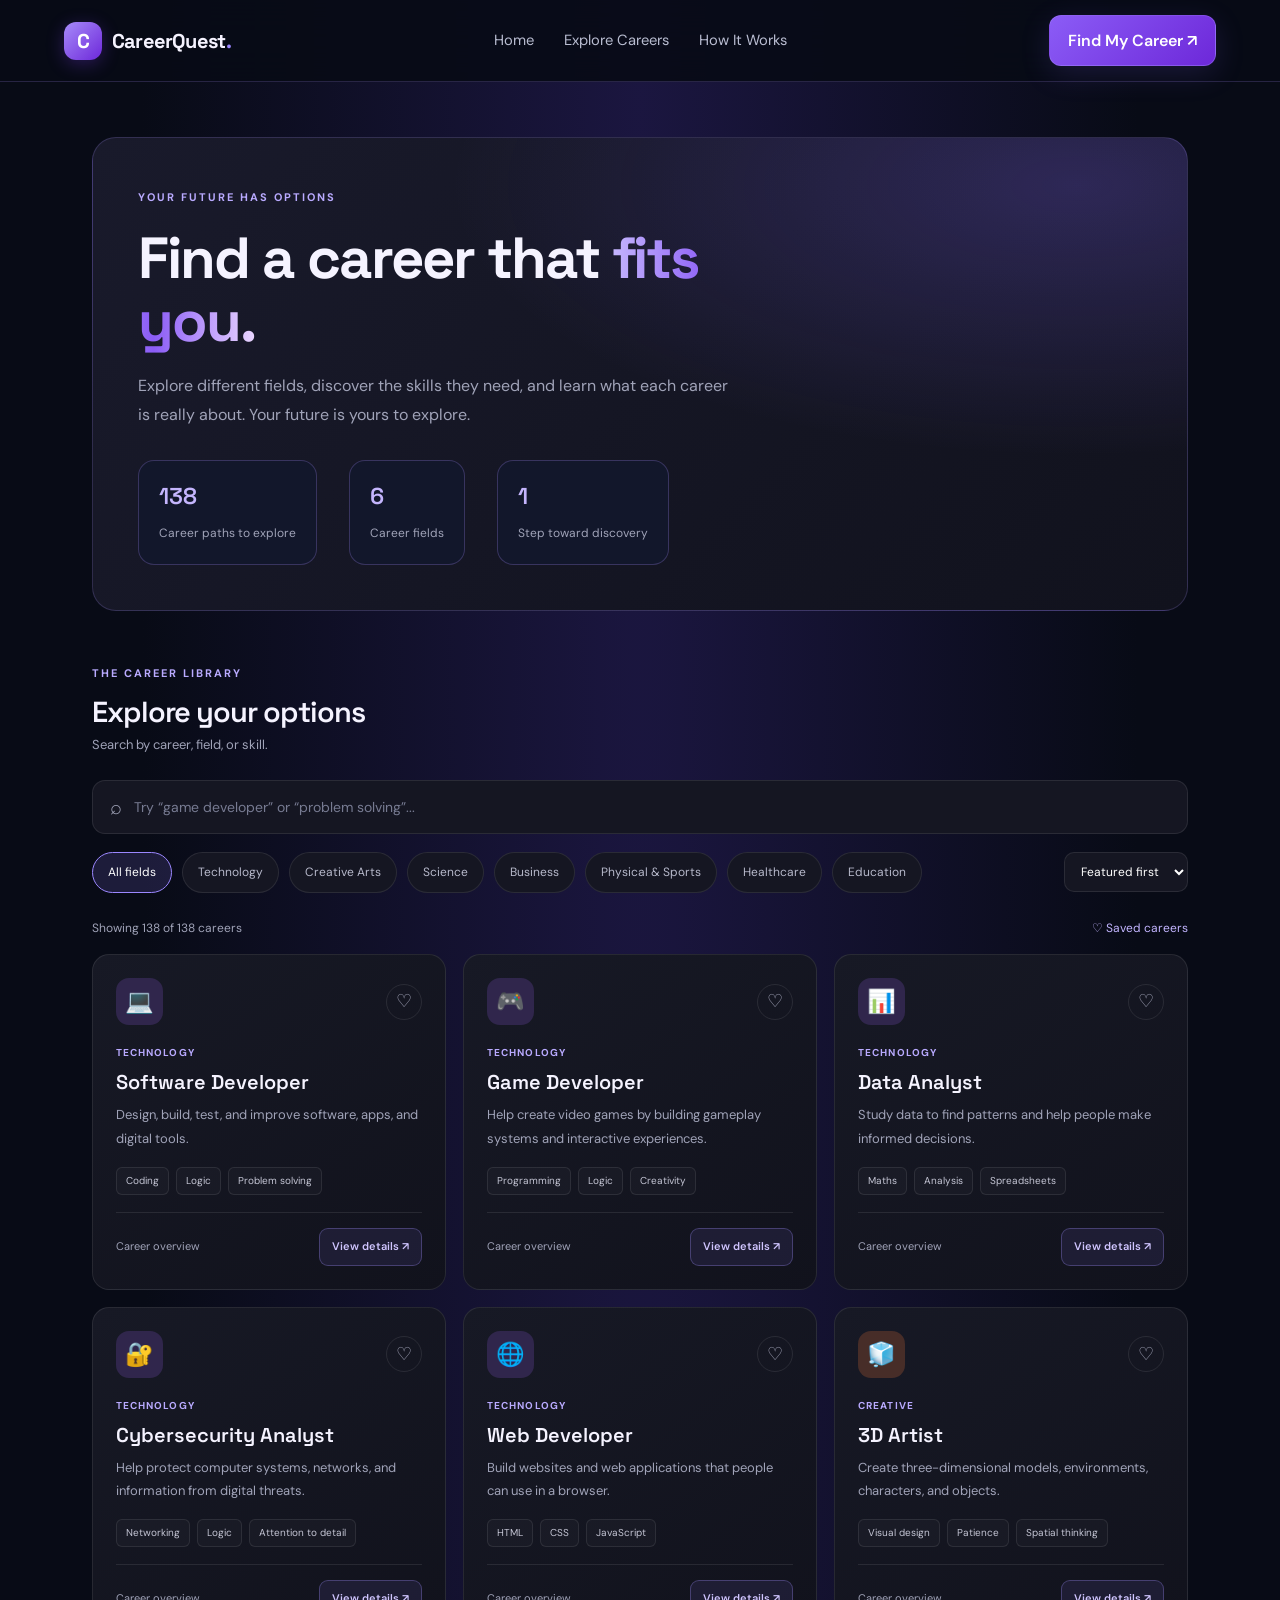
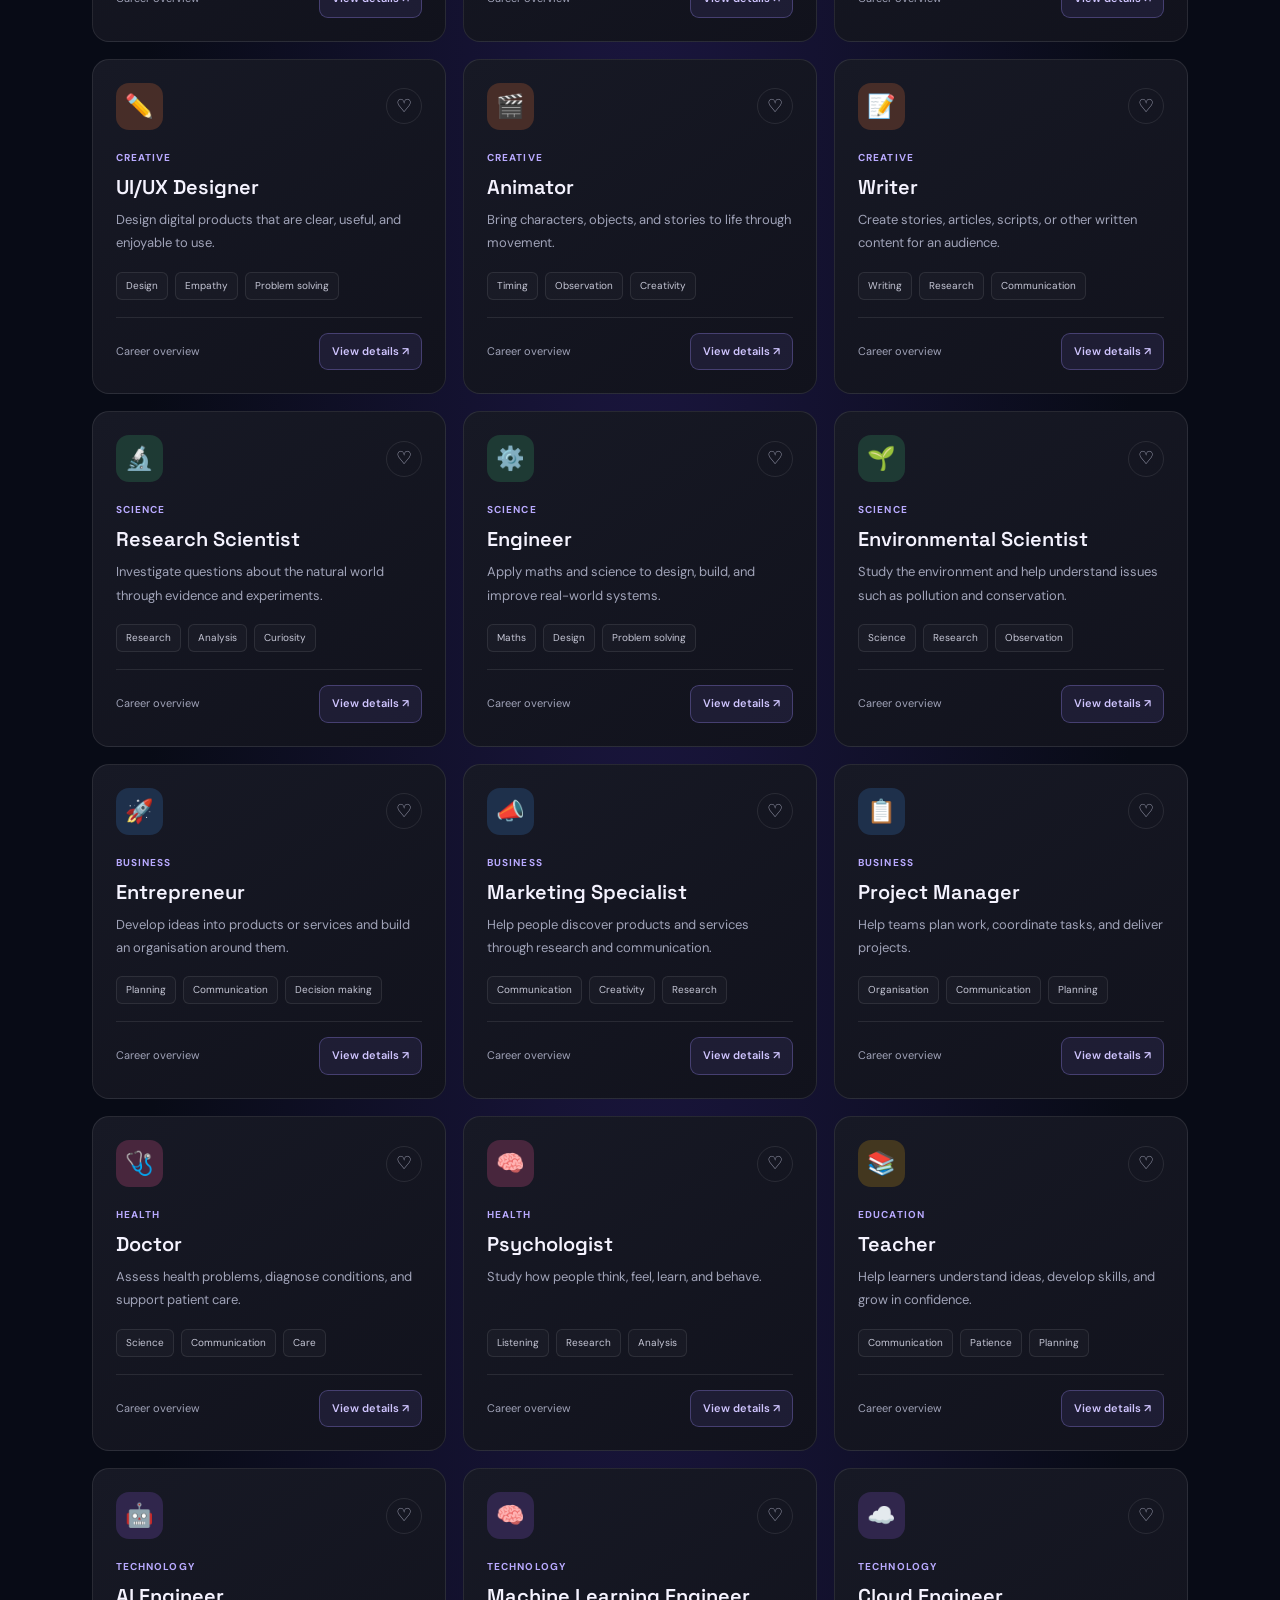
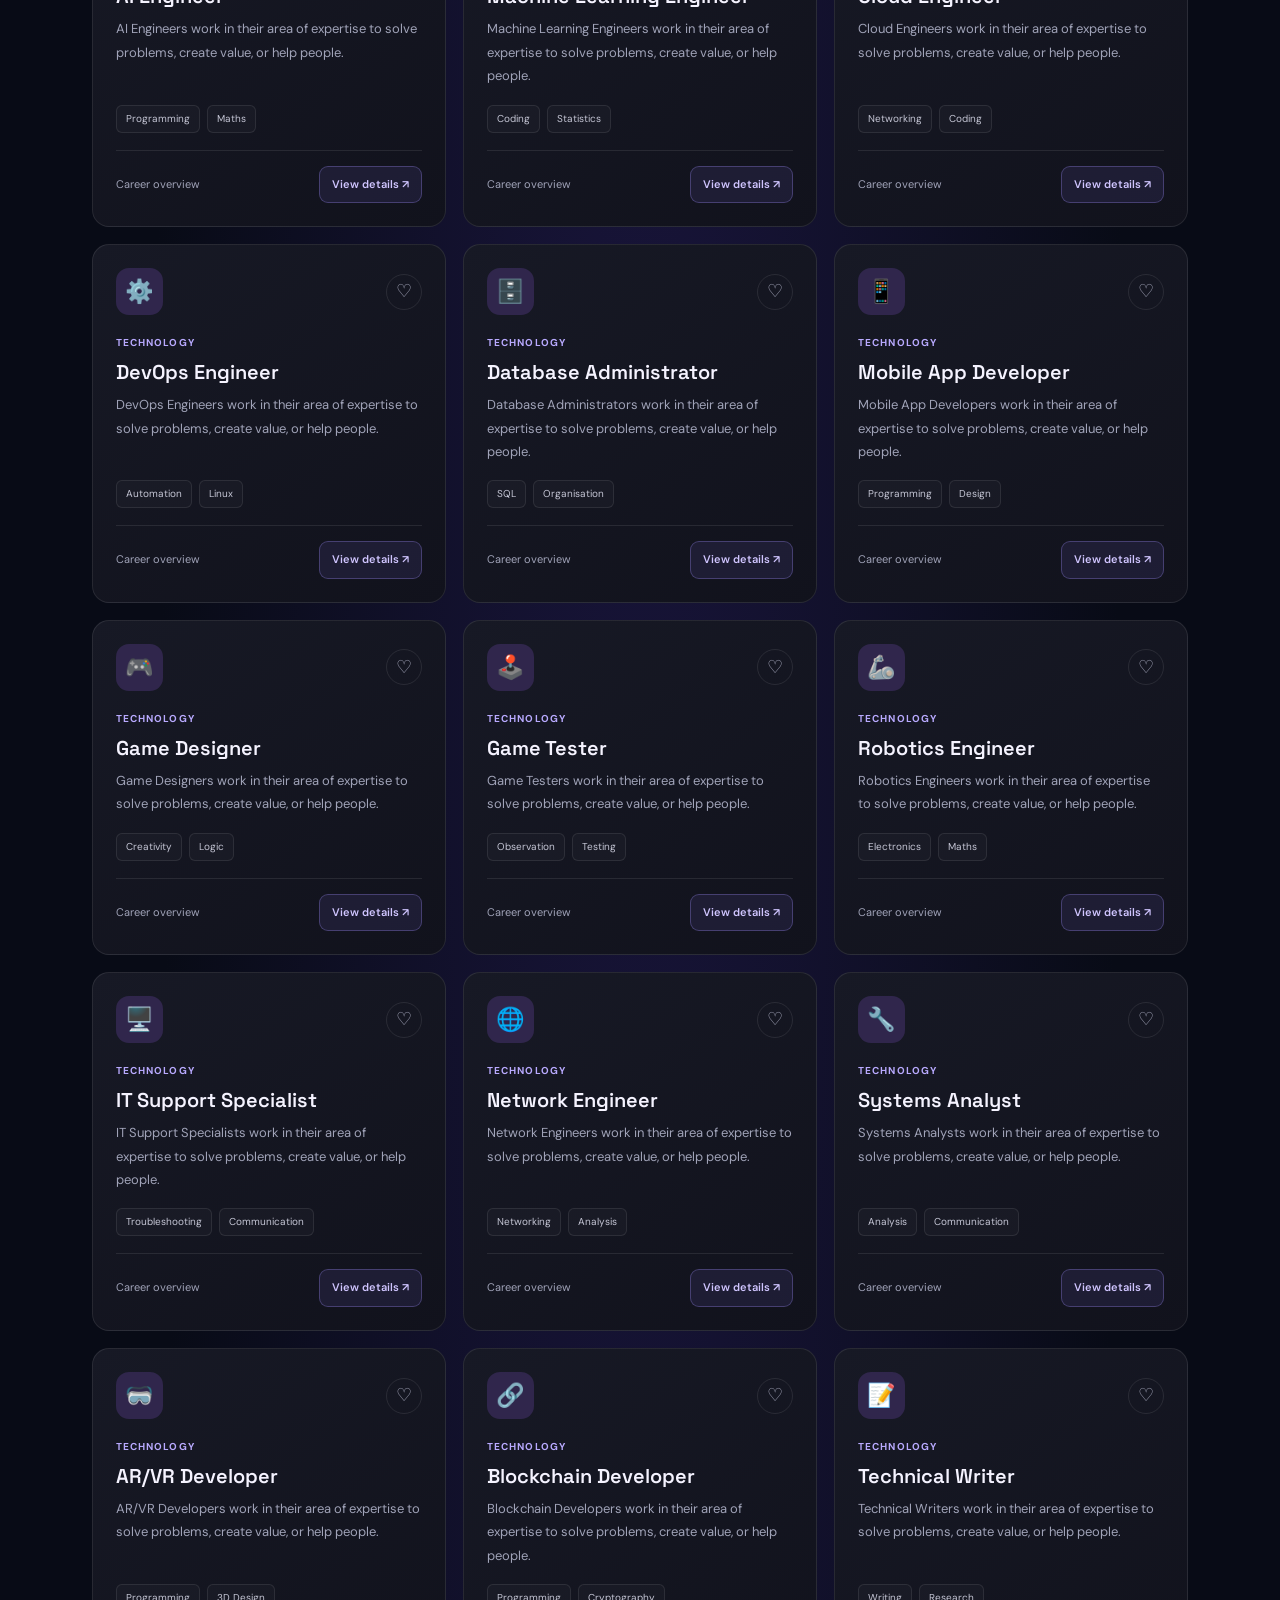
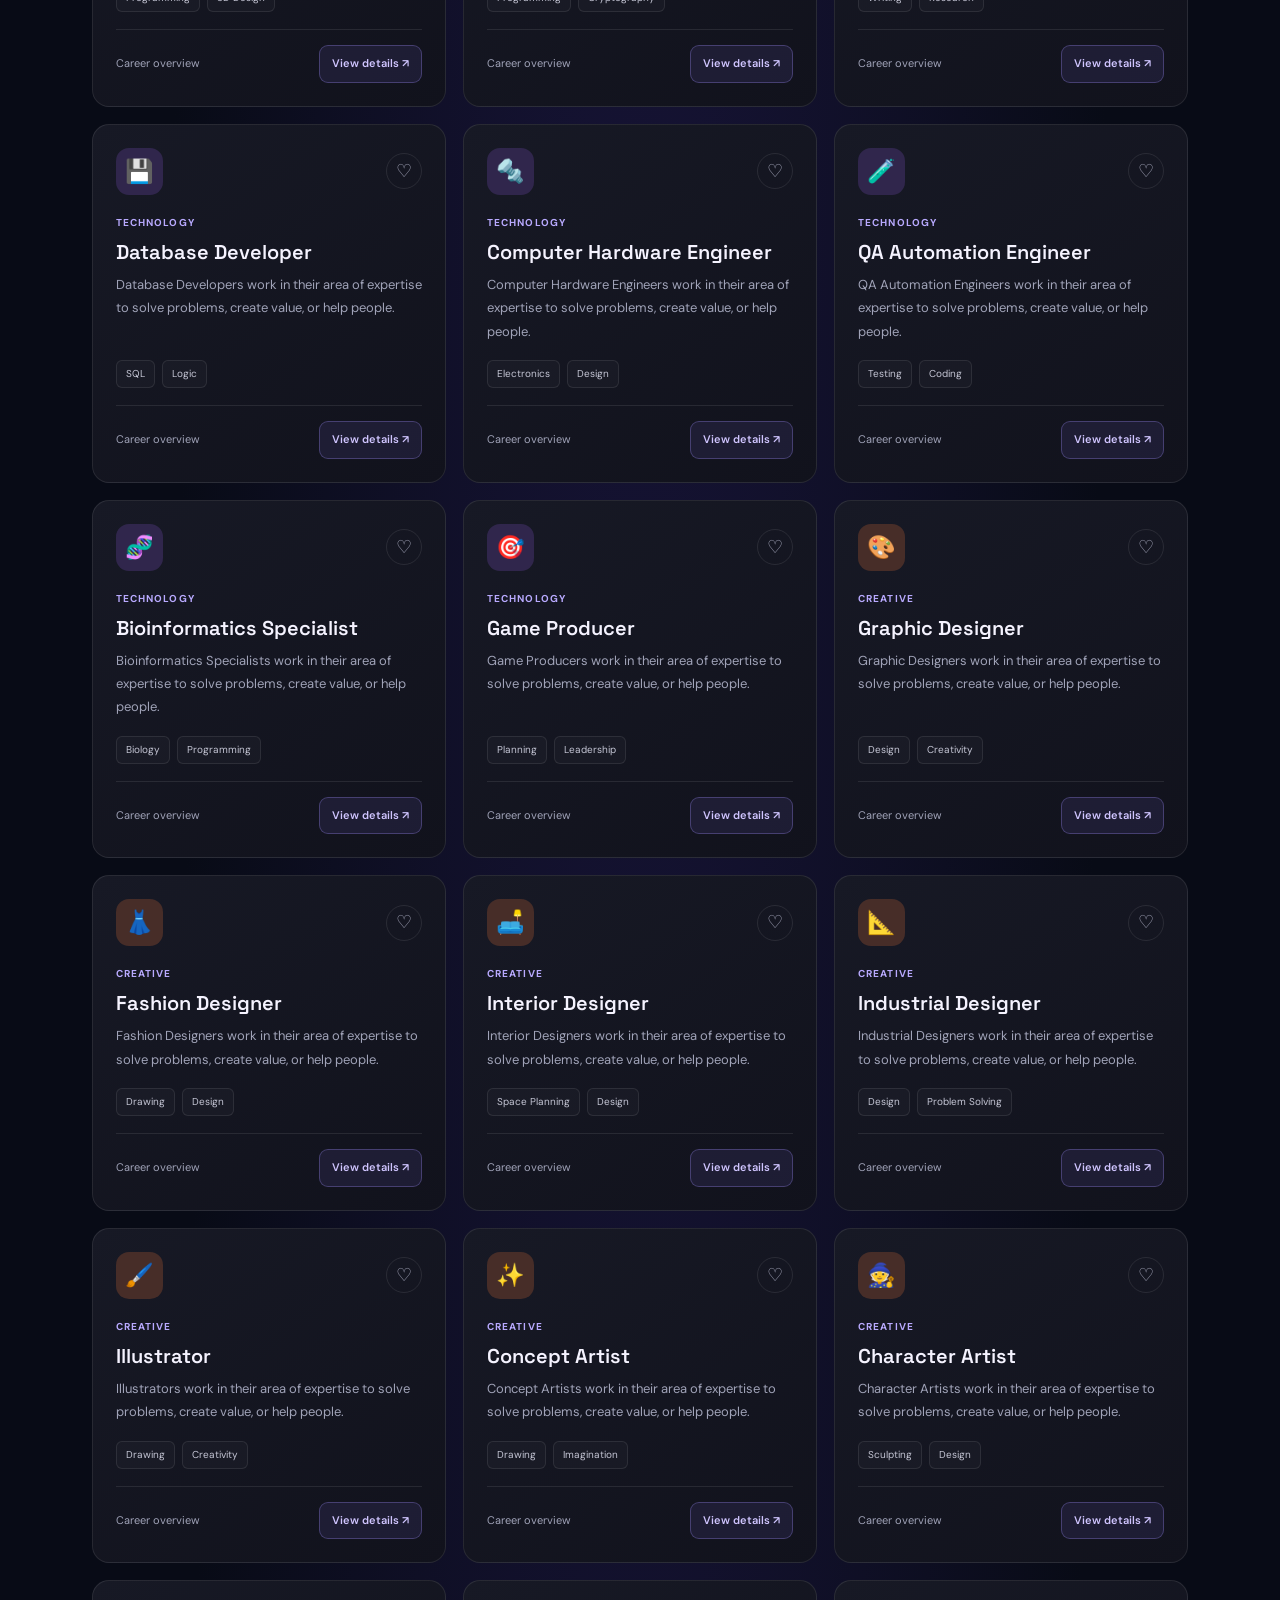
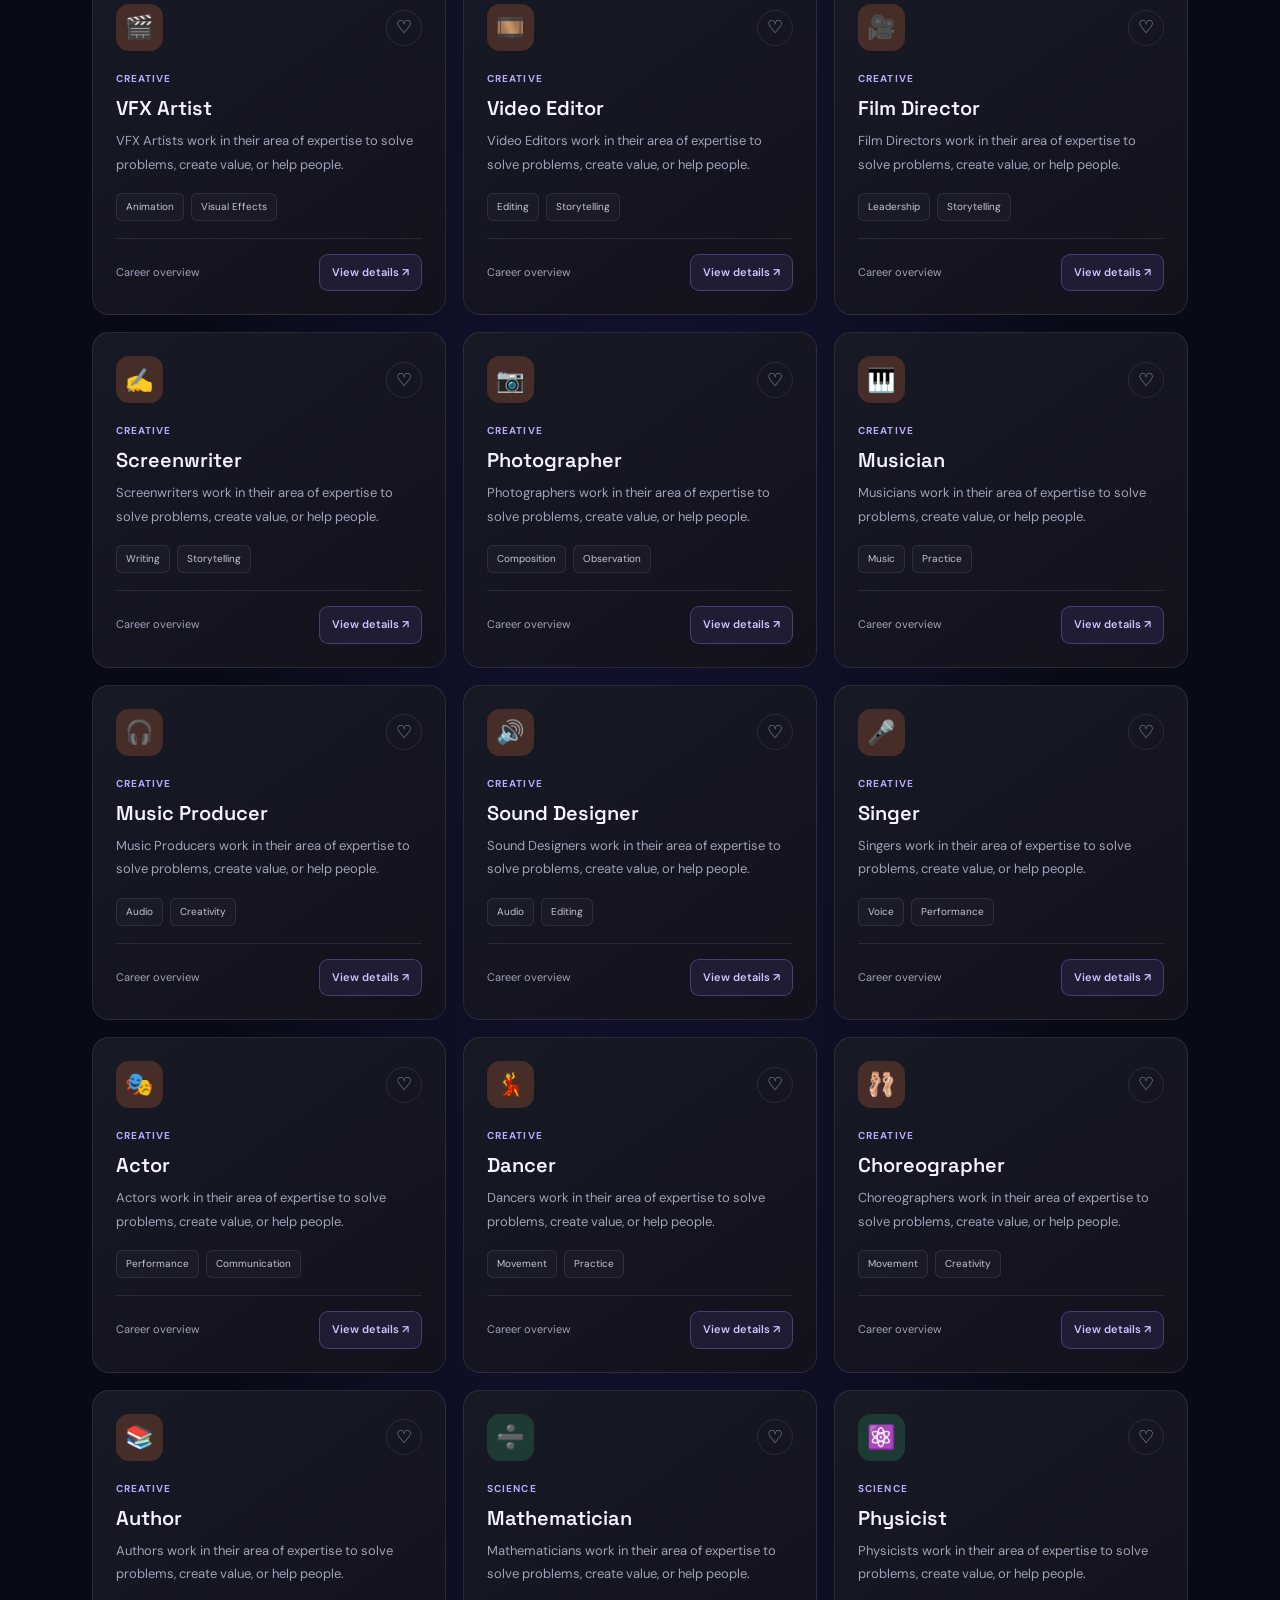
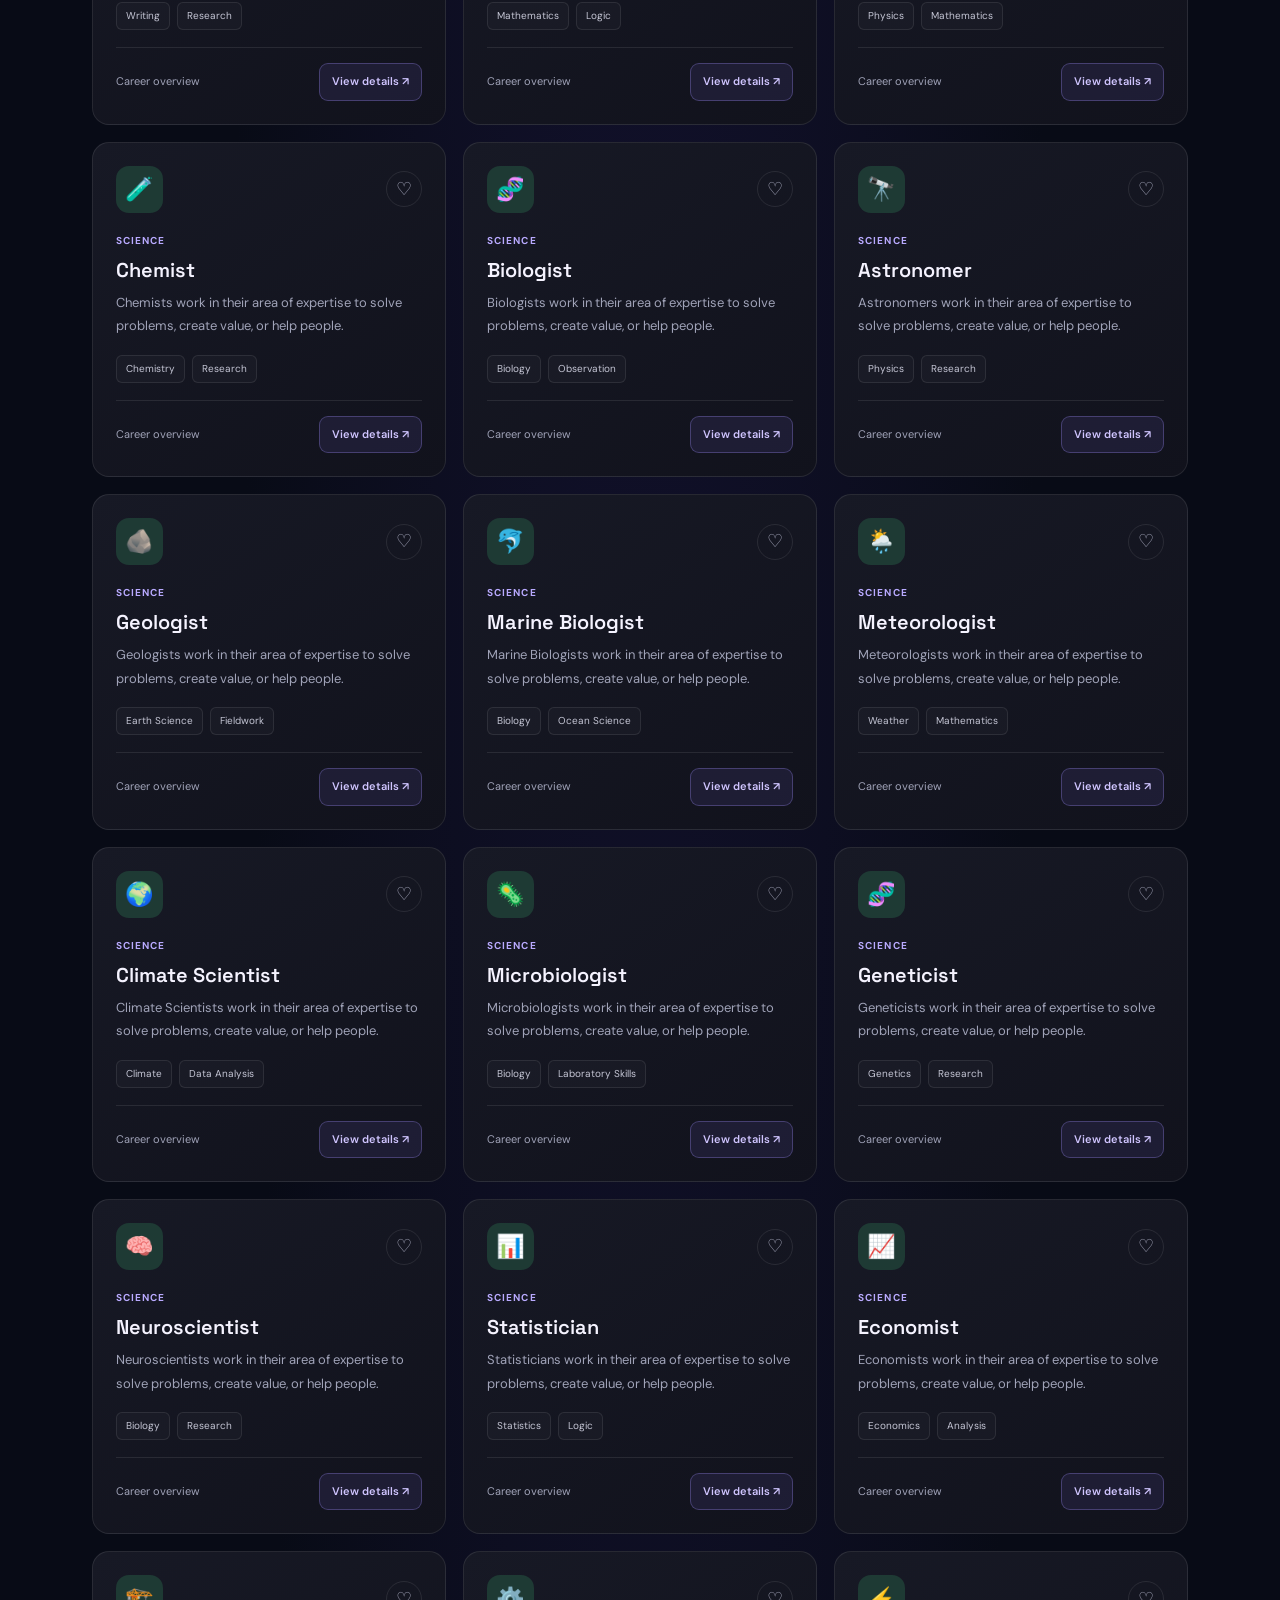
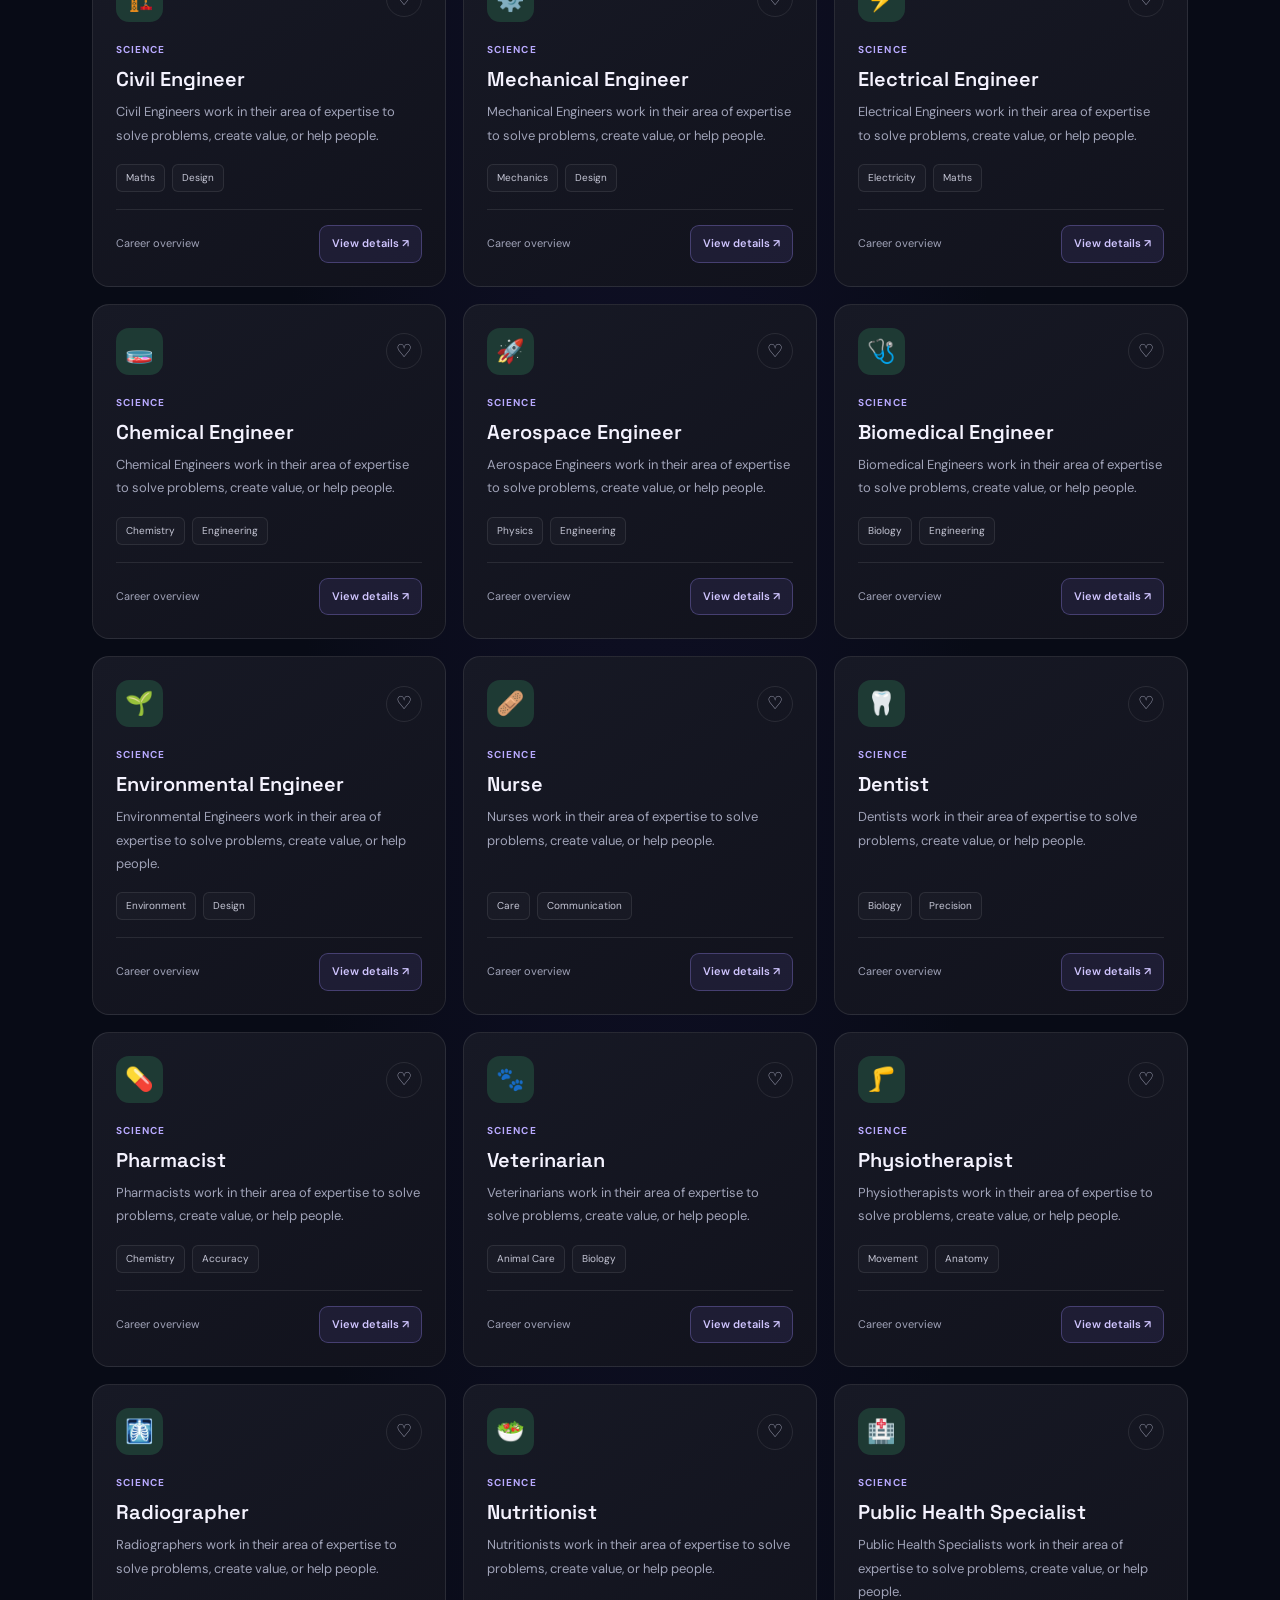
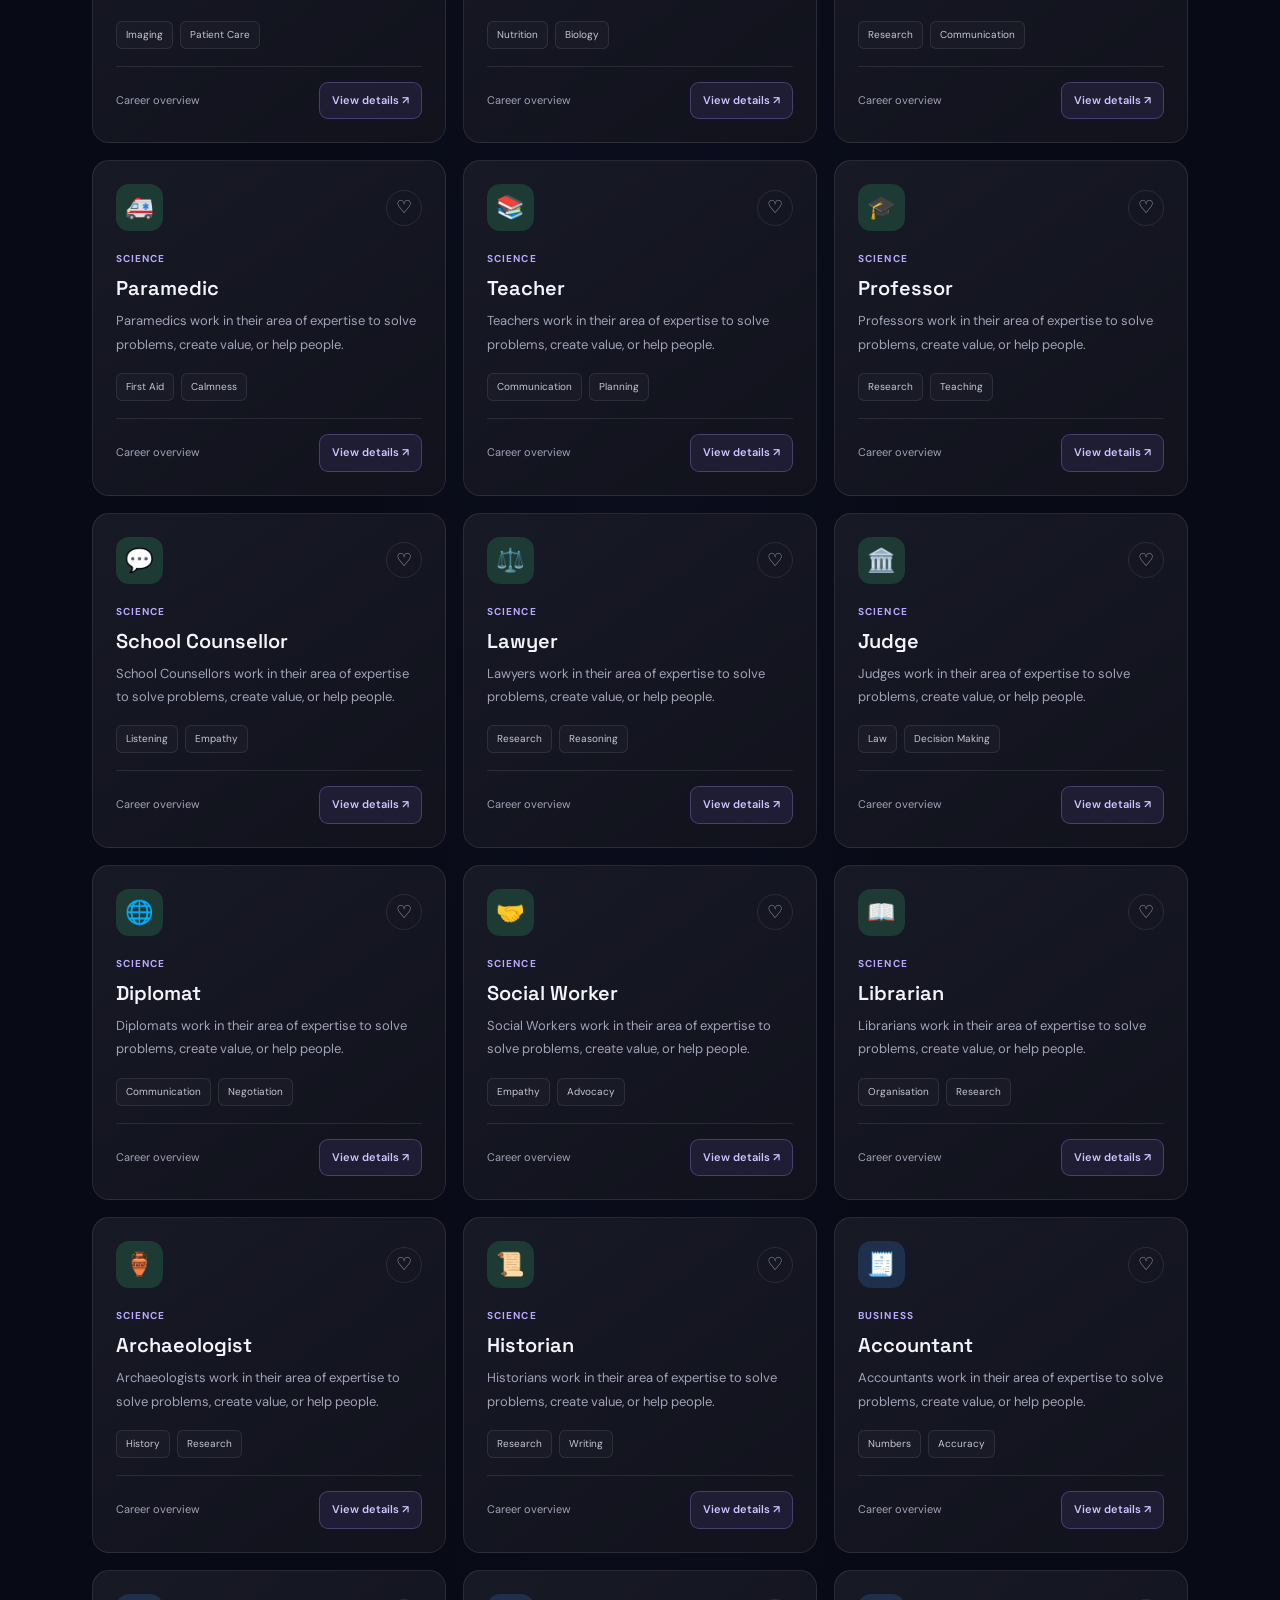
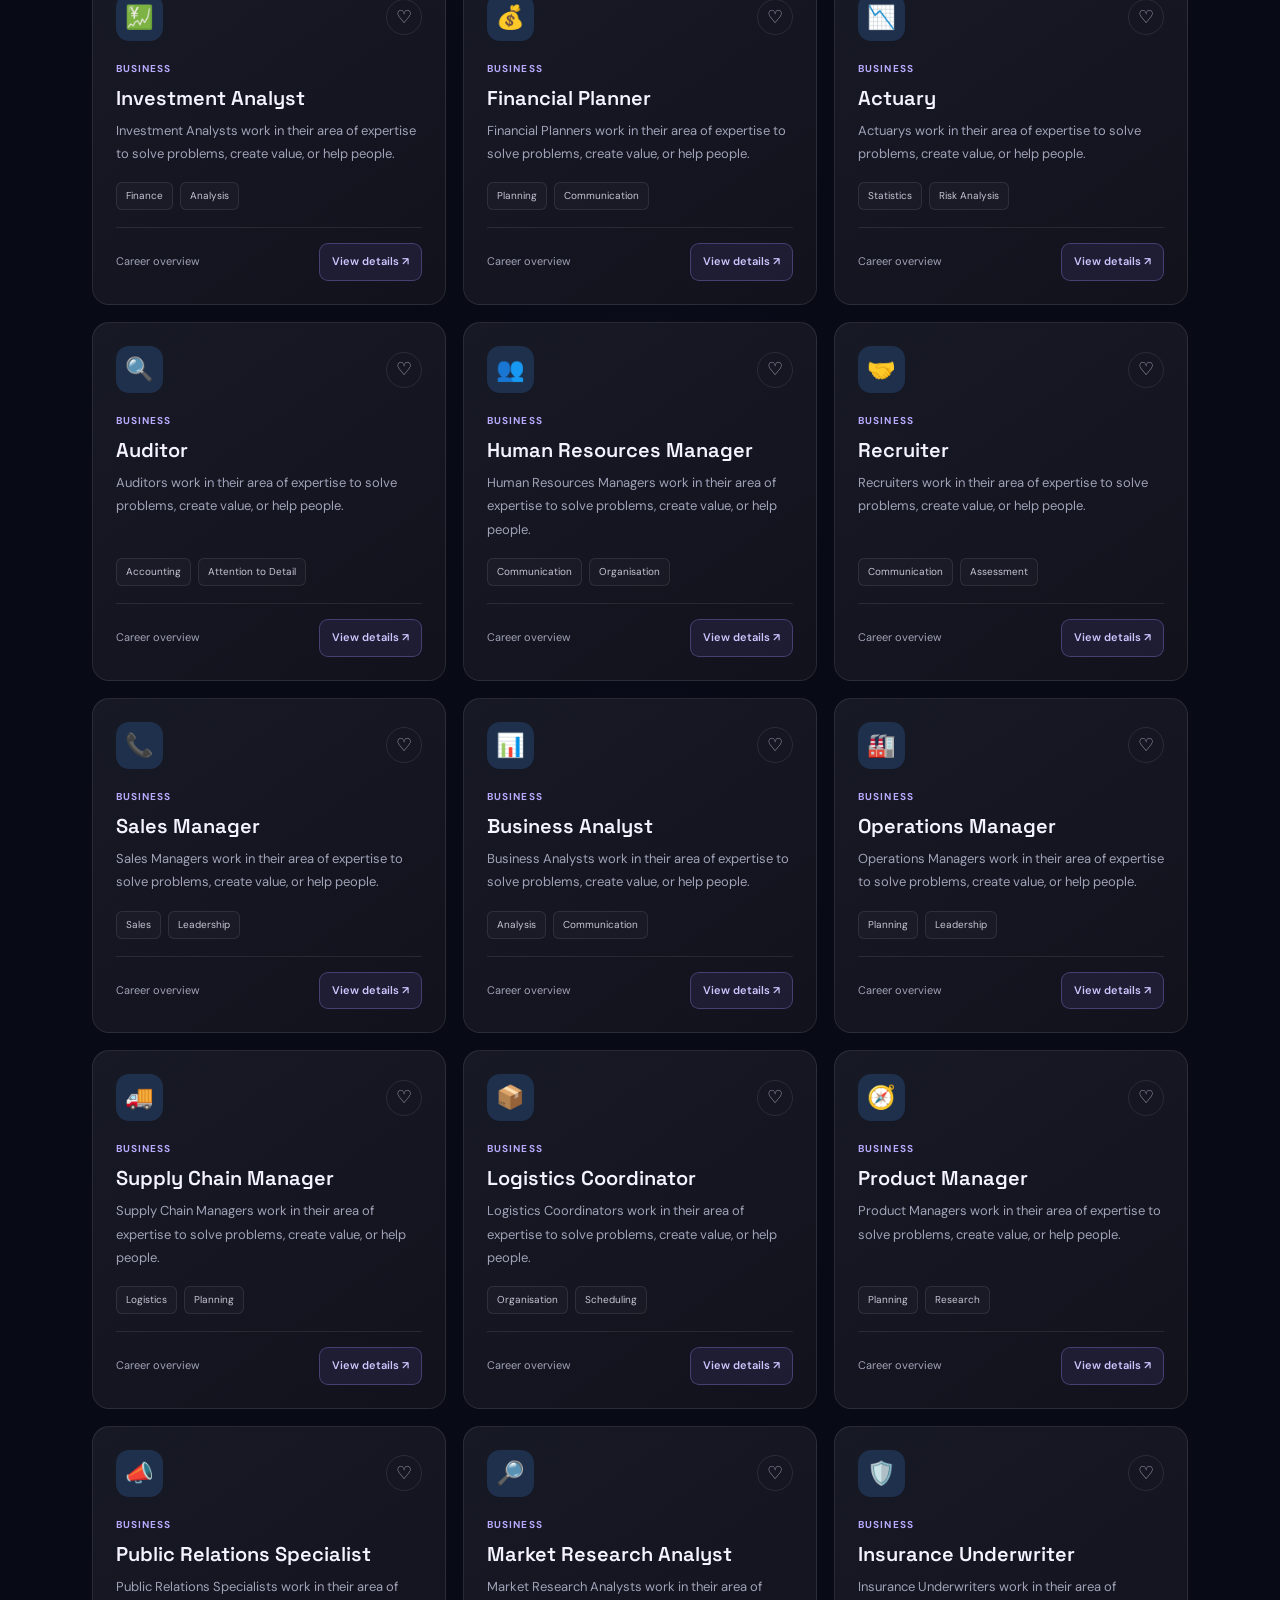
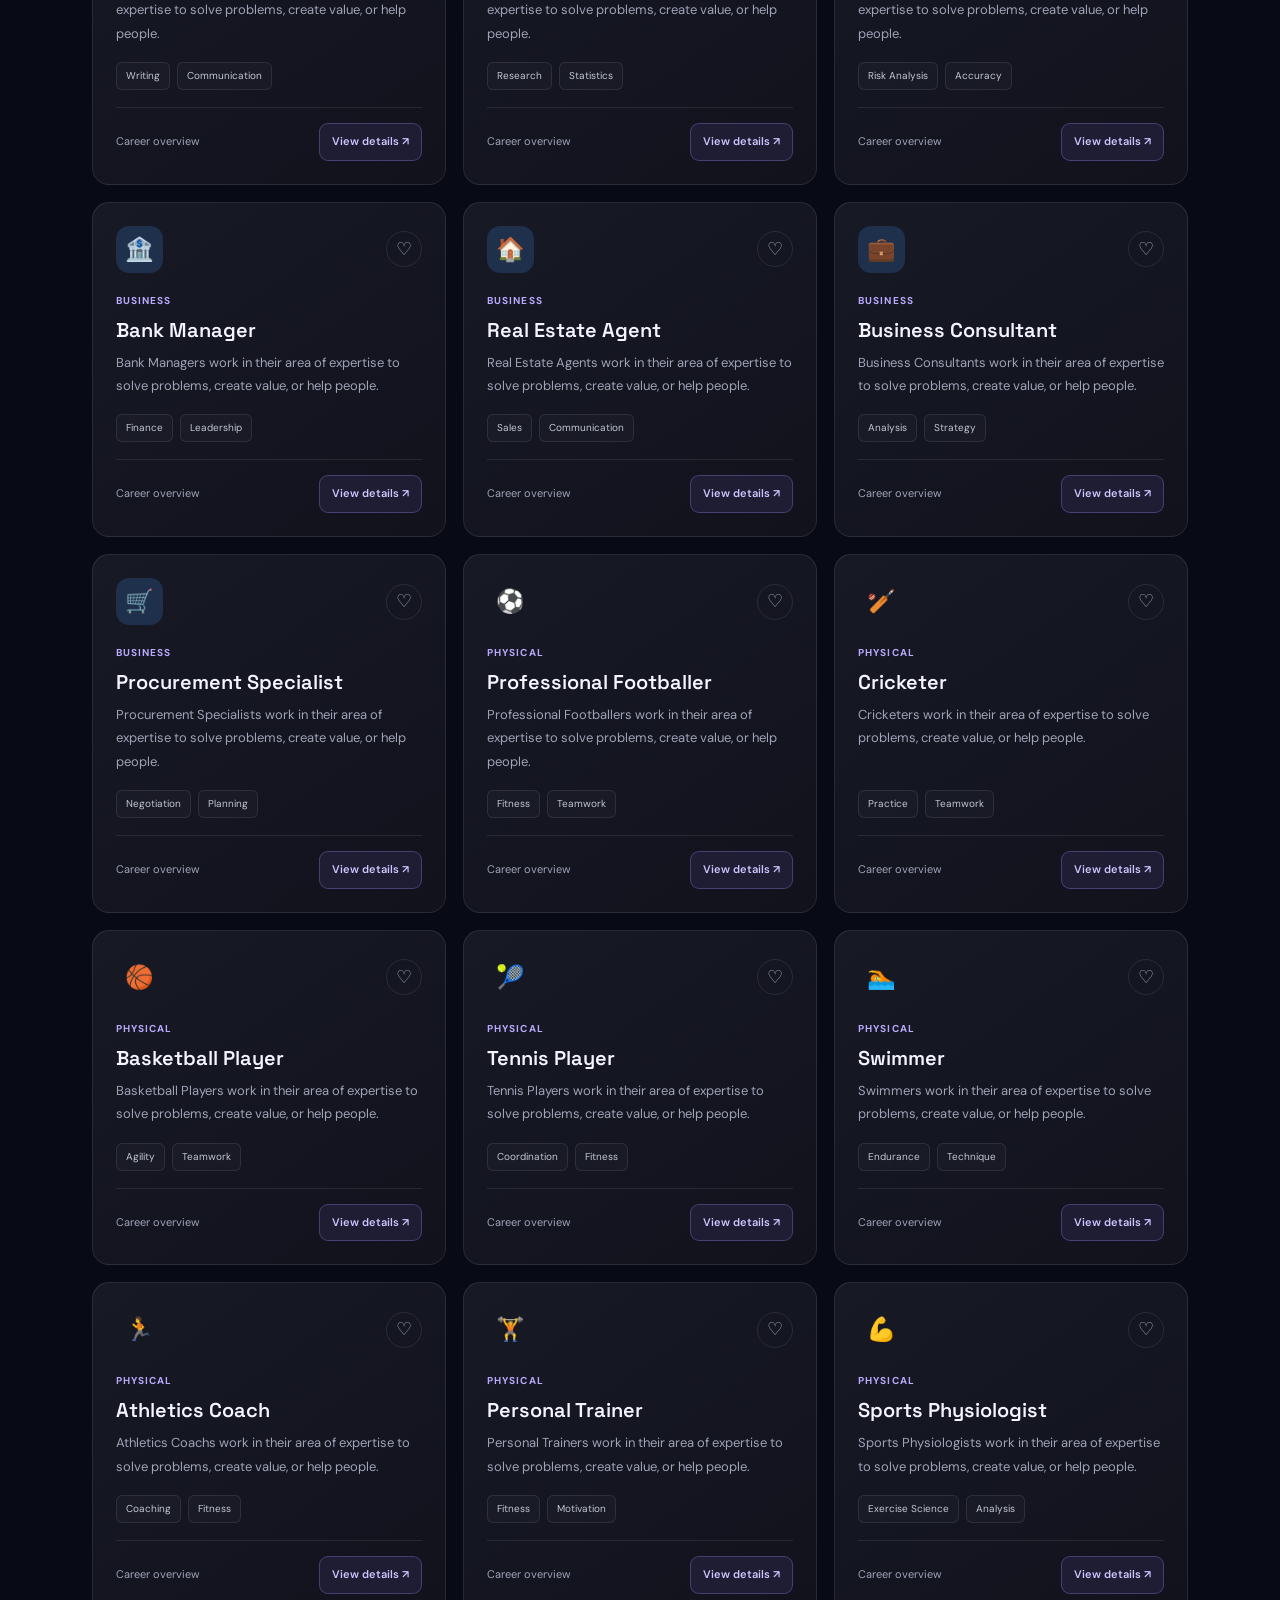
==== commit 97ec9267: "Add files via upload" ====
--- a/careers.html
+++ b/careers.html
@@ -520,6 +520,7 @@
         <button class="filter-chip" data-filter="Creative">Creative Arts</button>
         <button class="filter-chip" data-filter="Science">Science</button>
         <button class="filter-chip" data-filter="Business">Business</button>
+        <button class="filter-chip" data-filter="Physical">Physical &amp; Sports</button>
         <button class="filter-chip" data-filter="Health">Healthcare</button>
         <button class="filter-chip" data-filter="Education">Education</button>
 
@@ -788,9 +789,168 @@
         tasks: ["Prepare lessons", "Explain concepts", "Give feedback on learning"],
         start: "Explore subjects you enjoy and research teacher training requirements."
       }
+
     ];
 
+    // Extra careers for the expanded CareerQuest library.
+    // Each entry: career name, homepage field, icon, useful skills.
+    const extraCareerData = [
+      ["AI Engineer","Technology","🤖","Programming, Maths"],
+      ["Machine Learning Engineer","Technology","🧠","Coding, Statistics"],
+      ["Cloud Engineer","Technology","☁️","Networking, Coding"],
+      ["DevOps Engineer","Technology","⚙️","Automation, Linux"],
+      ["Database Administrator","Technology","🗄️","SQL, Organisation"],
+      ["Mobile App Developer","Technology","📱","Programming, Design"],
+      ["Game Designer","Technology","🎮","Creativity, Logic"],
+      ["Game Tester","Technology","🕹️","Observation, Testing"],
+      ["Robotics Engineer","Technology","🦾","Electronics, Maths"],
+      ["IT Support Specialist","Technology","🖥️","Troubleshooting, Communication"],
+      ["Network Engineer","Technology","🌐","Networking, Analysis"],
+      ["Systems Analyst","Technology","🔧","Analysis, Communication"],
+      ["AR/VR Developer","Technology","🥽","Programming, 3D Design"],
+      ["Blockchain Developer","Technology","🔗","Programming, Cryptography"],
+      ["Technical Writer","Technology","📝","Writing, Research"],
+      ["Database Developer","Technology","💾","SQL, Logic"],
+      ["Computer Hardware Engineer","Technology","🔩","Electronics, Design"],
+      ["QA Automation Engineer","Technology","🧪","Testing, Coding"],
+      ["Bioinformatics Specialist","Technology","🧬","Biology, Programming"],
+      ["Game Producer","Technology","🎯","Planning, Leadership"],
+
+      ["Graphic Designer","Creative","🎨","Design, Creativity"],
+      ["Fashion Designer","Creative","👗","Drawing, Design"],
+      ["Interior Designer","Creative","🛋️","Space Planning, Design"],
+      ["Industrial Designer","Creative","📐","Design, Problem Solving"],
+      ["Illustrator","Creative","🖌️","Drawing, Creativity"],
+      ["Concept Artist","Creative","✨","Drawing, Imagination"],
+      ["Character Artist","Creative","🧙","Sculpting, Design"],
+      ["VFX Artist","Creative","🎬","Animation, Visual Effects"],
+      ["Video Editor","Creative","🎞️","Editing, Storytelling"],
+      ["Film Director","Creative","🎥","Leadership, Storytelling"],
+      ["Screenwriter","Creative","✍️","Writing, Storytelling"],
+      ["Photographer","Creative","📷","Composition, Observation"],
+      ["Musician","Creative","🎹","Music, Practice"],
+      ["Music Producer","Creative","🎧","Audio, Creativity"],
+      ["Sound Designer","Creative","🔊","Audio, Editing"],
+      ["Singer","Creative","🎤","Voice, Performance"],
+      ["Actor","Creative","🎭","Performance, Communication"],
+      ["Dancer","Creative","💃","Movement, Practice"],
+      ["Choreographer","Creative","🩰","Movement, Creativity"],
+      ["Author","Creative","📚","Writing, Research"],
+
+      ["Mathematician","Science","➗","Mathematics, Logic"],
+      ["Physicist","Science","⚛️","Physics, Mathematics"],
+      ["Chemist","Science","🧪","Chemistry, Research"],
+      ["Biologist","Science","🧬","Biology, Observation"],
+      ["Astronomer","Science","🔭","Physics, Research"],
+      ["Geologist","Science","🪨","Earth Science, Fieldwork"],
+      ["Marine Biologist","Science","🐬","Biology, Ocean Science"],
+      ["Meteorologist","Science","🌦️","Weather, Mathematics"],
+      ["Climate Scientist","Science","🌍","Climate, Data Analysis"],
+      ["Microbiologist","Science","🦠","Biology, Laboratory Skills"],
+      ["Geneticist","Science","🧬","Genetics, Research"],
+      ["Neuroscientist","Science","🧠","Biology, Research"],
+      ["Statistician","Science","📊","Statistics, Logic"],
+      ["Economist","Science","📈","Economics, Analysis"],
+      ["Civil Engineer","Science","🏗️","Maths, Design"],
+      ["Mechanical Engineer","Science","⚙️","Mechanics, Design"],
+      ["Electrical Engineer","Science","⚡","Electricity, Maths"],
+      ["Chemical Engineer","Science","🧫","Chemistry, Engineering"],
+      ["Aerospace Engineer","Science","🚀","Physics, Engineering"],
+      ["Biomedical Engineer","Science","🩺","Biology, Engineering"],
+      ["Environmental Engineer","Science","🌱","Environment, Design"],
+      ["Nurse","Science","🩹","Care, Communication"],
+      ["Dentist","Science","🦷","Biology, Precision"],
+      ["Pharmacist","Science","💊","Chemistry, Accuracy"],
+      ["Veterinarian","Science","🐾","Animal Care, Biology"],
+      ["Physiotherapist","Science","🦵","Movement, Anatomy"],
+      ["Radiographer","Science","🩻","Imaging, Patient Care"],
+      ["Nutritionist","Science","🥗","Nutrition, Biology"],
+      ["Public Health Specialist","Science","🏥","Research, Communication"],
+      ["Paramedic","Science","🚑","First Aid, Calmness"],
+      ["Teacher","Science","📚","Communication, Planning"],
+      ["Professor","Science","🎓","Research, Teaching"],
+      ["School Counsellor","Science","💬","Listening, Empathy"],
+      ["Lawyer","Science","⚖️","Research, Reasoning"],
+      ["Judge","Science","🏛️","Law, Decision Making"],
+      ["Diplomat","Science","🌐","Communication, Negotiation"],
+      ["Social Worker","Science","🤝","Empathy, Advocacy"],
+      ["Librarian","Science","📖","Organisation, Research"],
+      ["Archaeologist","Science","🏺","History, Research"],
+      ["Historian","Science","📜","Research, Writing"],
+
+      ["Accountant","Business","🧾","Numbers, Accuracy"],
+      ["Investment Analyst","Business","💹","Finance, Analysis"],
+      ["Financial Planner","Business","💰","Planning, Communication"],
+      ["Actuary","Business","📉","Statistics, Risk Analysis"],
+      ["Auditor","Business","🔍","Accounting, Attention to Detail"],
+      ["Human Resources Manager","Business","👥","Communication, Organisation"],
+      ["Recruiter","Business","🤝","Communication, Assessment"],
+      ["Sales Manager","Business","📞","Sales, Leadership"],
+      ["Business Analyst","Business","📊","Analysis, Communication"],
+      ["Operations Manager","Business","🏭","Planning, Leadership"],
+      ["Supply Chain Manager","Business","🚚","Logistics, Planning"],
+      ["Logistics Coordinator","Business","📦","Organisation, Scheduling"],
+      ["Product Manager","Business","🧭","Planning, Research"],
+      ["Public Relations Specialist","Business","📣","Writing, Communication"],
+      ["Market Research Analyst","Business","🔎","Research, Statistics"],
+      ["Insurance Underwriter","Business","🛡️","Risk Analysis, Accuracy"],
+      ["Bank Manager","Business","🏦","Finance, Leadership"],
+      ["Real Estate Agent","Business","🏠","Sales, Communication"],
+      ["Business Consultant","Business","💼","Analysis, Strategy"],
+      ["Procurement Specialist","Business","🛒","Negotiation, Planning"],
+
+      ["Professional Footballer","Physical","⚽","Fitness, Teamwork"],
+      ["Cricketer","Physical","🏏","Practice, Teamwork"],
+      ["Basketball Player","Physical","🏀","Agility, Teamwork"],
+      ["Tennis Player","Physical","🎾","Coordination, Fitness"],
+      ["Swimmer","Physical","🏊","Endurance, Technique"],
+      ["Athletics Coach","Physical","🏃","Coaching, Fitness"],
+      ["Personal Trainer","Physical","🏋️","Fitness, Motivation"],
+      ["Sports Physiologist","Physical","💪","Exercise Science, Analysis"],
+      ["Sports Psychologist","Physical","🧠","Psychology, Coaching"],
+      ["Sports Referee","Physical","🟨","Rules, Decision Making"],
+      ["Stunt Performer","Physical","🤸","Coordination, Safety"],
+      ["Yoga Instructor","Physical","🧘","Movement, Teaching"],
+      ["Firefighter","Physical","🚒","Fitness, Teamwork"],
+      ["Police Officer","Physical","🚓","Communication, Fitness"],
+      ["Pilot","Physical","✈️","Training, Decision Making"],
+      ["Aircraft Mechanic","Physical","🛠️","Engineering, Precision"],
+      ["Electrician","Physical","🔌","Electrical Skills, Safety"],
+      ["Plumber","Physical","🔧","Practical Skills, Problem Solving"],
+      ["Carpenter","Physical","🪚","Woodworking, Measurement"],
+      ["Chef","Physical","👨‍🍳","Cooking, Organisation"]
+    ];
+
+    const extraCareers = extraCareerData.map((item, index) => {
+      const [name, field, icon, skillText] = item;
+      const id = "extra-career-" + index;
+      return {
+        id,
+        name,
+        field,
+        icon,
+        color: {
+          Technology: "technology-color",
+          Creative: "creative-color",
+          Science: "science-color",
+          Business: "business-color",
+          Physical: "physical-color"
+        }[field],
+        description: `${name}s work in their area of expertise to solve problems, create value, or help people.`,
+        skills: skillText.split(", "),
+        tasks: [
+          `Carry out work related to ${name.toLowerCase()}`,
+          "Work with relevant tools, information, or people",
+          "Improve results through practice and feedback"
+        ],
+        start: `Explore beginner resources for ${name.toLowerCase()}, learn the required skills, and check the education or training needed in your country.`
+      };
+    });
+
+    careers.push(...extraCareers);
+
     const grid = document.getElementById("careerGrid");
+
     const searchInput = document.getElementById("searchInput");
     const filterBar = document.getElementById("filterBar");
     const sortSelect = document.getElementById("sortSelect");
@@ -805,7 +965,8 @@
   requestedField === "Technology" ||
   requestedField === "Creative" ||
   requestedField === "Science" ||
-  requestedField === "Business"
+  requestedField === "Business" ||
+  requestedField === "Physical"
     ? requestedField
     : "All";
     let showSavedOnly = false;
--- a/style.css
+++ b/style.css
@@ -1593,3 +1593,100 @@
     padding: 12px 15px;
   }
 }
+
+/* Donate button */
+.donate-button {
+  display: inline-flex;
+  align-items: center;
+  justify-content: center;
+  padding: 10px 20px;
+  border-radius: 999px;
+  background: #16a34a;
+  color: white;
+  font-weight: 600;
+  text-decoration: none;
+  transition: 0.2s ease;
+}
+
+.donate-button:hover {
+  background: #15803d;
+  transform: translateY(-2px);
+}
+
+.donate-wrapper {
+  display: inline-flex;
+  flex-direction: column;
+  align-items: center;
+  gap: 6px;
+}
+
+.donate-tagline {
+  font-size: 11px;
+  color: #9ca3af;
+  text-align: center;
+}
+
+.donate-modal {
+  display: none;
+  position: fixed;
+  inset: 0;
+  z-index: 9999;
+  background: rgba(5, 10, 25, 0.78);
+  backdrop-filter: blur(6px);
+  align-items: center;
+  justify-content: center;
+  padding: 20px;
+}
+
+.donate-modal.is-open {
+  display: flex;
+}
+
+.donate-modal-card {
+  position: relative;
+  width: 100%;
+  max-width: 380px;
+  padding: 30px 24px;
+  border-radius: 24px;
+  background: #fff;
+  color: #172033;
+  text-align: center;
+  box-shadow: 0 20px 60px rgba(0, 0, 0, 0.3);
+}
+
+.donate-modal-card h2 {
+  margin-top: 8px;
+}
+
+.donate-modal-card p {
+  line-height: 1.6;
+}
+
+.donate-qr {
+  display: block;
+  width: 100%;
+  max-width: 240px;
+  max-height: 300px;
+  object-fit: contain;
+  margin: 20px auto;
+}
+
+.donate-close {
+  position: absolute;
+  top: 10px;
+  right: 14px;
+  border: 0;
+  background: transparent;
+  color: #172033;
+  font-size: 30px;
+  cursor: pointer;
+}
+
+.donate-thanks {
+  font-weight: 600;
+}
+
+.donate-button {
+  cursor: pointer;
+  font: inherit;
+}
